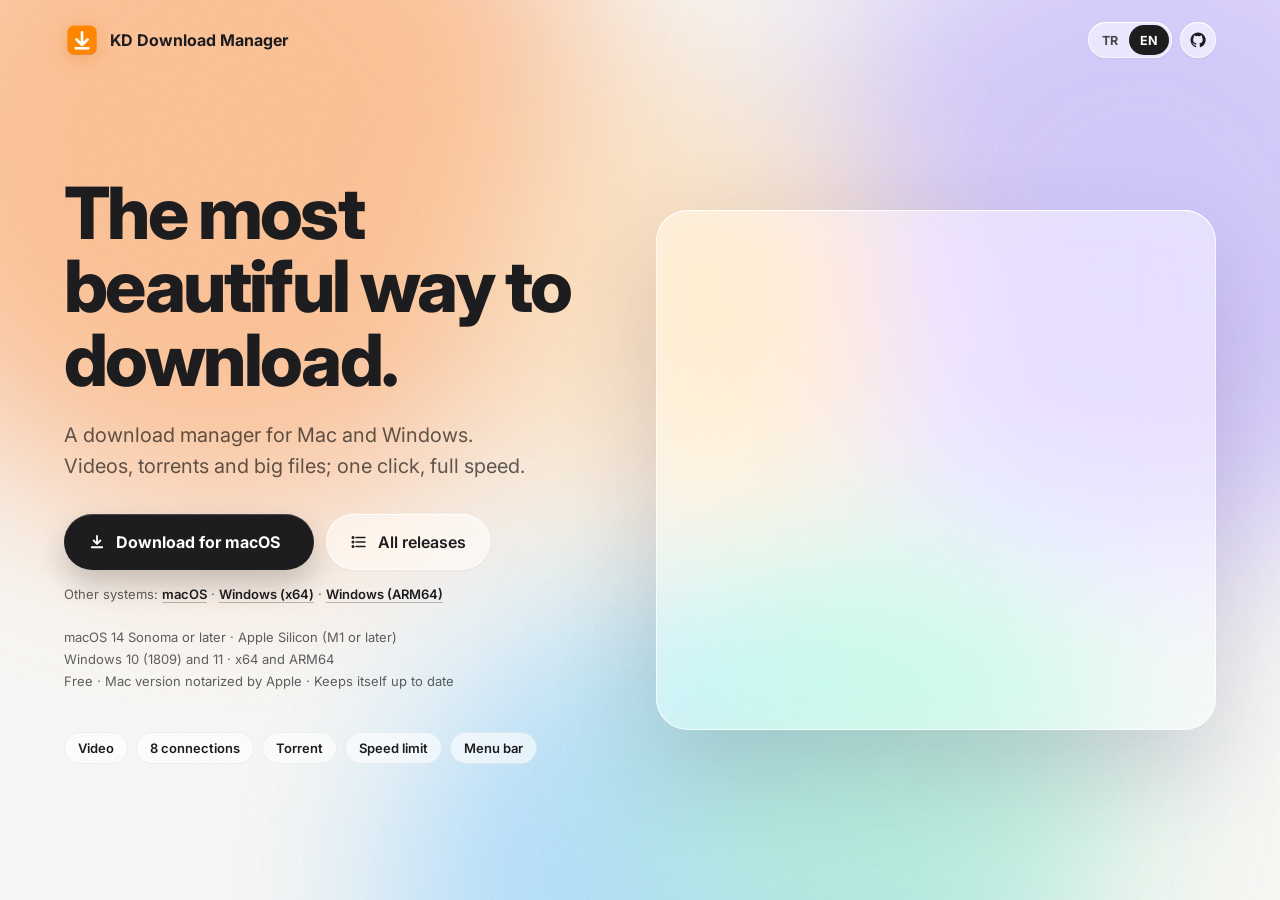
==== docs/index.html @ a3c14b79 "Publish the website on GitHub Pages at kddownloadmanager.com The site moves to docs/, which Pages se" ====
<!doctype html>
<html lang="tr">
<head>
<meta charset="utf-8">
<meta name="viewport" content="width=device-width, initial-scale=1">
<title>KD Download Manager</title>
<meta name="description" content="Mac ve Windows için indirme yöneticisi: video, torrent ve büyük dosyalar. Tek tıkla, tam hızda.">
<link rel="icon" type="image/png" href="favicon.png">
<link rel="apple-touch-icon" href="app-icon.png">
<link rel="preconnect" href="https://fonts.googleapis.com">
<link rel="preconnect" href="https://fonts.gstatic.com" crossorigin>
<link rel="stylesheet" href="https://fonts.googleapis.com/css2?family=Inter:wght@400;500;600;700;800&display=swap">
<style>
/* Sayfanın tasarımı "Gradient hero – Açık – 1440" çalışmasından; sağdaki animasyonlar uygulamanın gerçek
   ekranlarından (Swift görünümleri ve tarayıcı eklentisi) birebir çizildi. Renkler, ölçüler ve metinler
   uygulamadakiyle aynı tutulmalı: Theme.swift, DownloadRow.swift, DownloadListView.swift, ChromeExtension/menu.js. */
:root{
  --accent:#F08A2E; --on-accent:#1D1D1F;
  --accent-text:color-mix(in srgb,var(--accent) 62%,black);
  --accent-light:color-mix(in srgb,var(--accent) 70%,white);
  --accent-glow:color-mix(in srgb,var(--accent) 45%,transparent);
  --ink:#1D1D1F; --sec:rgba(0,0,0,0.62); --ter:rgba(0,0,0,0.55);
  --ok:#16A34A;
  --sys:-apple-system,BlinkMacSystemFont,"SF Pro Text","SF Pro Display",Inter,"Segoe UI",sans-serif;
  --loop:30s; --beat:6s;
}
*{box-sizing:border-box}
html{color-scheme:light}
body{margin:0;background:#fbfaf8}
a{text-decoration:none;color:inherit}
.pg{position:relative;min-height:100vh;overflow:hidden;font-family:Inter,-apple-system,'SF Pro Text','Segoe UI',sans-serif;color:var(--ink);background:#fbfaf8;display:flex;flex-direction:column}
.blob{position:absolute;border-radius:50%;filter:blur(90px);opacity:0.75;will-change:transform}
.b1{width:760px;height:760px;left:-160px;top:-240px;background:#FFB27A;animation:d1 22s ease-in-out infinite alternate}
.b2{width:680px;height:680px;right:-200px;top:-120px;background:#C9BCFF;animation:d2 26s ease-in-out infinite alternate}
.b3{width:620px;height:620px;left:30%;bottom:-320px;background:#9FD8FF;animation:d3 20s ease-in-out infinite alternate}
.b4{width:480px;height:480px;right:12%;bottom:-120px;background:#B5F2D6;animation:d4 24s ease-in-out infinite alternate}
.b5{width:420px;height:420px;left:38%;top:10%;background:#FFE1B8;animation:d5 18s ease-in-out infinite alternate}
@keyframes d1{0%{transform:translate(0,0) scale(1)}50%{transform:translate(220px,140px) scale(1.15)}100%{transform:translate(80px,300px) scale(0.95)}}
@keyframes d2{0%{transform:translate(0,0) scale(1)}50%{transform:translate(-260px,180px) scale(0.9)}100%{transform:translate(-120px,360px) scale(1.12)}}
@keyframes d3{0%{transform:translate(0,0) scale(1)}50%{transform:translate(-200px,-160px) scale(1.2)}100%{transform:translate(160px,-80px) scale(1)}}
@keyframes d4{0%{transform:translate(0,0)}50%{transform:translate(-180px,-220px) scale(1.1)}100%{transform:translate(-320px,-40px) scale(0.9)}}
@keyframes d5{0%{transform:translate(0,0)}50%{transform:translate(160px,120px) scale(1.25)}100%{transform:translate(-140px,200px) scale(0.85)}}
.grain{position:absolute;inset:0;opacity:0.22;mix-blend-mode:multiply;pointer-events:none;background-image:url("data:image/svg+xml;utf8,<svg xmlns='http://www.w3.org/2000/svg' width='160' height='160'><filter id='n'><feTurbulence type='fractalNoise' baseFrequency='0.9' numOctaves='2' stitchTiles='stitch'/><feColorMatrix values='0 0 0 0 0.5 0 0 0 0 0.5 0 0 0 0 0.5 0 0 0 0.55 0'/></filter><rect width='160' height='160' filter='url(%23n)'/></svg>")}
.wrap{position:relative;max-width:1216px;width:100%;margin:0 auto;padding:0 32px}
.btn{border:0;cursor:pointer;font-family:inherit;color:inherit}
.glass{background:rgba(255,255,255,0.55);-webkit-backdrop-filter:blur(24px) saturate(180%);backdrop-filter:blur(24px) saturate(180%);box-shadow:0 1px 2px rgba(40,30,80,0.05),inset 0 1px 0 rgba(255,255,255,0.9),inset 0 0 0 1px rgba(255,255,255,0.6)}
.mut{color:var(--sec)}
.h1{margin:0;font-size:72px;line-height:1.02;font-weight:800;letter-spacing:-2.6px}
.sub{margin:0;font-size:20px;line-height:1.55;max-width:480px}
.cta{height:56px;padding:0 24px;border-radius:28px;display:inline-flex;align-items:center;justify-content:center;gap:10px;font-size:16px;font-weight:700;transition:transform .2s ease}
.cta:hover{transform:translateY(-1px)}
.cta small{font-size:12px;font-weight:600;opacity:0.65}
.others a{color:var(--ink);font-weight:600;text-decoration:underline;text-underline-offset:3px;text-decoration-color:rgba(0,0,0,0.25)}
.pill{position:relative;overflow:hidden;height:32px;padding:0 14px;border-radius:16px;display:inline-flex;align-items:center;font-size:13px;font-weight:600;background:rgba(255,255,255,0.6);box-shadow:inset 0 0 0 1px rgba(0,0,0,0.06);animation:pillOn var(--loop) linear infinite}
.pill::after{content:'';position:absolute;left:0;bottom:0;height:2px;width:0;background:rgba(255,255,255,0.7);animation:pillBar var(--loop) linear infinite;animation-delay:inherit}
@keyframes pillOn{0%,19.6%{background:#1d1d1f;color:#fff;box-shadow:0 6px 16px rgba(0,0,0,0.18)}20%,100%{background:rgba(255,255,255,0.6);color:#1d1d1f;box-shadow:inset 0 0 0 1px rgba(0,0,0,0.06)}}
@keyframes pillBar{0%{width:0}19.6%{width:100%}20%,100%{width:0}}

/* ---------- sahne ---------- */
.stagewrap{width:560px;flex:none}
.stage{position:relative;width:560px;height:520px;border-radius:32px;overflow:hidden;box-shadow:0 40px 100px rgba(60,40,100,0.18),inset 0 1px 0 #fff,inset 0 0 0 1px rgba(255,255,255,0.7);background:rgba(255,255,255,0.45);-webkit-backdrop-filter:blur(30px) saturate(180%);backdrop-filter:blur(30px) saturate(180%)}
.scene{position:absolute;inset:0;opacity:0;animation:scene var(--loop) cubic-bezier(.3,.7,.2,1) infinite}
@keyframes scene{0%{opacity:0;transform:translateY(14px) scale(0.985);filter:blur(8px)}2.4%,17.6%{opacity:1;transform:none;filter:blur(0)}20%,100%{opacity:0;transform:translateY(-14px) scale(0.985);filter:blur(8px)}}
.scene *{animation-duration:var(--beat);animation-iteration-count:infinite}
.cap{position:absolute;left:32px;right:32px;bottom:28px;display:flex;flex-direction:column;gap:4px}
.cap b{font-size:20px;letter-spacing:-0.3px}
.cap span{font-size:14px;color:rgba(0,0,0,0.6)}
.cur{position:absolute;width:20px;height:24px;z-index:20;pointer-events:none;filter:drop-shadow(0 2px 3px rgba(0,0,0,0.3));transform-origin:3px 2px}
.rip{position:absolute;width:40px;height:40px;margin:-20px 0 0 -20px;border-radius:50%;z-index:19;opacity:0;pointer-events:none;background:rgba(255,255,255,0.65)}
.rip.dark{background:rgba(0,0,0,0.16)}
/* Değişen sayılar: alt alta dizilmiş satırlar adım adım kayar. */
.tk{display:inline-block;height:var(--h,15px);line-height:var(--h,15px);overflow:hidden;vertical-align:bottom;font-variant-numeric:tabular-nums}
.tk>span{display:flex;flex-direction:column}
.tk.r>span{align-items:flex-end}
html[lang=tr] .kpct .tk>span{align-items:flex-start}
.tk b{font-weight:inherit;display:block;height:var(--h,15px);white-space:nowrap}
.swap{position:relative;display:inline-grid}
.swap>*{grid-area:1/1}

/* ---------- uygulama arayüzü (gerçek ölçüler) ---------- */
.ui{font-family:var(--sys);color:var(--ink);-webkit-font-smoothing:antialiased;letter-spacing:-0.1px}
.ui svg{display:block;flex:none}
.kp{position:absolute;width:460px;border-radius:26px;overflow:hidden;background:rgba(250,249,252,0.86);-webkit-backdrop-filter:blur(30px) saturate(180%);backdrop-filter:blur(30px) saturate(180%);box-shadow:0 30px 70px rgba(40,30,80,0.18),0 2px 6px rgba(40,30,80,0.06),inset 0 0 0 1px rgba(0,0,0,0.06),inset 0 1px 0 rgba(255,255,255,0.95)}
.kh{display:flex;align-items:center;justify-content:space-between;padding:18px 18px 0}
.kh b{font-size:20px;font-weight:600;letter-spacing:-0.3px}
.kh .cbs{display:flex;gap:12px}
.cb{width:38px;height:38px;border-radius:19px;display:grid;place-items:center;background:rgba(255,255,255,0.75);box-shadow:inset 0 0 0 1px rgba(0,0,0,0.06),inset 0 1px 0 #fff,0 1px 3px rgba(40,30,80,0.06)}
.cb svg{width:17px;height:17px}
.ksum{display:flex;align-items:center;justify-content:space-between;padding:0 18px;height:24px;font-size:12.5px;font-weight:500;color:var(--sec)}
.ksum .pa{display:flex;align-items:center;gap:6px;height:24px;padding:0 10px;border-radius:12px;font-size:12px;font-weight:600;color:var(--ink);background:rgba(255,255,255,0.75);box-shadow:inset 0 0 0 1px rgba(0,0,0,0.06)}
.ksum .pa svg{width:11px;height:11px}
.ktabs{display:flex;gap:4px;margin:0 18px;padding:3px;border-radius:20px;background:rgba(255,255,255,0.55);box-shadow:inset 0 0 0 1px rgba(0,0,0,0.05)}
.ktabs span{height:30px;padding:0 12px;border-radius:15px;display:flex;align-items:center;gap:5px;font-size:12.5px;font-weight:500}
.ktabs span i{font-style:normal;font-size:11px;color:var(--ter)}
.ktabs .on{background:var(--accent);color:var(--on-accent);font-weight:600;box-shadow:inset 0 1px 0 rgba(255,255,255,0.45),0 2px 6px var(--accent-glow)}
.ktabs .on i{color:inherit;opacity:0.7}
.krows{display:flex;flex-direction:column;gap:10px;padding:0 18px}
.krow{display:flex;align-items:center;gap:14px;padding:12px 10px 12px 12px;border-radius:22px;background:rgba(255,255,255,0.6);box-shadow:inset 0 0 0 1px rgba(0,0,0,0.05),inset 0 1px 0 rgba(255,255,255,0.95),0 4px 14px rgba(40,30,80,0.05)}
.ktile{width:52px;height:52px;border-radius:13px;display:grid;place-items:center;color:#fff;flex:none;box-shadow:inset 0 1px 0 rgba(255,255,255,0.4),0 2px 5px rgba(0,0,0,0.16);background-image:linear-gradient(180deg,rgba(255,255,255,0.16),rgba(255,255,255,0) 60%),linear-gradient(180deg,var(--t1),var(--t2))}
.ktile svg{width:22px;height:22px}
.c-video{--t1:#B48CF0;--t2:#8150D6}.c-app{--t1:#5AA2F8;--t2:#2C6FE0}.c-music{--t1:#F57A9A;--t2:#D4436A}.c-arch{--t1:#D6AE74;--t2:#A67840}
.kmid{flex:1;min-width:0;display:flex;flex-direction:column;gap:7px}
.ktop{display:flex;align-items:baseline;gap:10px}
.knm{flex:1;min-width:0;font-size:14px;font-weight:600;white-space:nowrap;overflow:hidden;text-overflow:ellipsis}
.kpct{font-size:13px;font-weight:500;color:var(--sec);font-variant-numeric:tabular-nums;white-space:nowrap}
.ktr{height:6px;border-radius:3px;background:rgba(0,0,0,0.08);overflow:hidden}
.kbar{height:6px;border-radius:3px;background:linear-gradient(90deg,color-mix(in srgb,var(--accent) 85%,transparent),var(--accent))}
.kbar.paused{background:rgba(0,0,0,0.22)}
.kst{display:flex;align-items:center;gap:8px;font-size:12px;font-variant-numeric:tabular-nums;white-space:nowrap;height:15px}
.kst b{font-weight:600}
.kst .s{color:var(--sec)}
.kst.swap{display:grid;justify-items:start}
.kst.swap>*{grid-area:1/1}
.kbtn{width:36px;height:36px;border-radius:18px;display:grid;place-items:center;flex:none;background:rgba(255,255,255,0.8);box-shadow:inset 0 0 0 1px rgba(0,0,0,0.06),inset 0 1px 0 #fff,0 1px 3px rgba(40,30,80,0.06)}
.kbtn svg{width:14px;height:14px}
.kbb{position:absolute;left:8px;right:8px;bottom:14px;display:flex;align-items:center;justify-content:space-between;gap:6px}
.kseg{display:flex;align-items:center;gap:2px;padding:4px;border-radius:24px;background:rgba(255,255,255,0.72);box-shadow:inset 0 0 0 1px rgba(0,0,0,0.06),inset 0 1px 0 #fff,0 6px 18px rgba(40,30,80,0.08)}
.kseg>span{height:38px;padding:0 10px;border-radius:19px;display:flex;align-items:center;gap:6px;font-size:13px;font-weight:600;white-space:nowrap}
.kseg>span>svg{width:11px;height:11px}
.kseg i{font-style:normal;min-width:21px;height:21px;padding:0 6px;border-radius:11px;display:grid;place-items:center;font-size:11px;font-weight:700;background:rgba(0,0,0,0.07)}
.kseg>.on{background:var(--accent);color:var(--on-accent);box-shadow:inset 0 1px 0 rgba(255,255,255,0.45),0 4px 10px var(--accent-glow)}
.kseg .on i{background:rgba(0,0,0,0.13)}
.kspd{position:relative;height:46px;padding:0 14px;border-radius:23px;display:flex;align-items:center;gap:8px;background:rgba(255,255,255,0.78);box-shadow:inset 0 0 0 1px rgba(0,0,0,0.06),inset 0 1px 0 #fff,0 6px 18px rgba(40,30,80,0.08)}
.kspd .v{display:flex;align-items:center;gap:5px;font-size:13px;font-weight:600;font-variant-numeric:tabular-nums;white-space:nowrap}
.kspd .v svg{width:11px;height:11px}
.kspd>svg{width:15px;height:15px;color:var(--sec)}
.kspd .lim{font-size:10.5px;font-weight:500;color:var(--sec);text-align:right;white-space:nowrap}

/* ---------- 1 · video ---------- */
.vid{background:#16131d;background-image:radial-gradient(circle at 25% 35%,#3b5bdb 0,rgba(59,91,219,0) 42%),radial-gradient(circle at 72% 65%,#e8590c 0,rgba(232,89,12,0) 36%),radial-gradient(circle at 40% 100%,#12b886 0,rgba(18,184,134,0) 34%)}
@keyframes kb{0%{transform:scale(1.04) translate(0,0)}100%{transform:scale(1.12) translate(-14px,-8px)}}
@keyframes play{0%{width:32%}100%{width:36%}}
/* Eklentinin butonu ve kalite menüsü: ChromeExtension/menu.js'teki stillerin açık tema hâli. */
.xg{position:absolute;top:36px;right:44px;display:flex;align-items:center;gap:4px;z-index:5;animation-name:s1Grp}
.xd{width:22px;height:22px;border-radius:11px;display:grid;place-items:center;color:#fff;background:rgba(24,22,30,0.62);box-shadow:inset 0 1px 0 rgba(255,255,255,0.25),0 2px 8px rgba(0,0,0,0.25);animation-name:s1X}
.xd svg{width:10px;height:10px}
.xb{display:flex;align-items:center;gap:6px;height:34px;padding:0 10px 0 12px;border-radius:17px;font-size:13px;font-weight:600;color:var(--on-accent);background:color-mix(in srgb,var(--accent) 88%,transparent);box-shadow:inset 0 1px 0 rgba(255,255,255,0.45);animation-name:s1Press}
.xb svg{width:15px;height:15px}.xb .ch{width:10px;height:10px;opacity:0.8}
.xm{position:absolute;top:76px;right:44px;width:300px;height:259px;overflow:hidden;padding:6px;border-radius:18px;font-size:13px;line-height:1.3;z-index:6;color:var(--ink);background:rgba(255,255,255,0.78);-webkit-backdrop-filter:blur(36px) saturate(190%);backdrop-filter:blur(36px) saturate(190%);border:1px solid rgba(0,0,0,0.06);box-shadow:inset 0 1px 0 rgba(255,255,255,0.95),0 24px 60px rgba(40,30,80,0.22);transform-origin:top right;opacity:0;animation-name:s1Menu;animation-timing-function:cubic-bezier(.2,1.1,.4,1)}
.xo{animation-name:s1Opts}
.xhd{display:flex;align-items:center;gap:10px;padding:8px 8px 10px}
.xhd .t{width:28px;height:28px;border-radius:7px;display:grid;place-items:center;color:#fff;background:linear-gradient(#B48CF0,#8150D6);box-shadow:inset 0 1px 0 rgba(255,255,255,0.4),0 1px 3px rgba(0,0,0,0.3)}
.xhd .t svg{width:14px;height:14px}
.xhd b{display:block;font-weight:600;white-space:nowrap;overflow:hidden;text-overflow:ellipsis;max-width:230px}
.xhd small{display:block;color:var(--sec);font-size:11.5px;margin-top:1px}
.xl{position:relative}
.xop{position:relative;display:flex;align-items:center;gap:8px;height:32px;padding:0 10px;border-radius:10px}
.xop.sel{background:rgba(0,0,0,0.07)}
.xop .mk{width:14px;display:grid;place-items:center;color:var(--accent-text)}
.xop .mk svg{width:12px;height:12px}
.xop.au .mk{color:#F57A9A}
.xop .nm{flex:1;font-weight:500}
.xop .nm strong{color:var(--accent-text);font-weight:600}
.xop .tg{display:inline-block;margin-left:6px;padding:1px 5px;border-radius:5px;vertical-align:1px;background:rgba(0,0,0,0.07);font-size:10px;font-weight:700;letter-spacing:0.3px}
.xop .sz{color:var(--sec);font-size:12px;font-variant-numeric:tabular-nums}
.xhov{position:absolute;left:0;right:0;top:0;height:32px;border-radius:10px;background:rgba(0,0,0,0.05);opacity:0;animation-name:s1Hov;animation-timing-function:cubic-bezier(.3,.7,.2,1)}
.xdiv{height:1px;margin:6px 10px;background:rgba(0,0,0,0.08)}
.xft{display:flex;align-items:center;justify-content:center;gap:6px;padding:8px 10px 2px;color:var(--ter);font-size:11.5px}
.xft svg{width:11px;height:11px}
.xok{position:absolute;left:6px;right:6px;top:6px;padding:8px 10px;color:var(--ok);opacity:0;animation-name:s1Sent}
@keyframes s1Grp{0%,5%{opacity:0;transform:translateY(-6px)}10%,100%{opacity:1;transform:none}}
@keyframes s1X{0%,16%{opacity:0;transform:scale(.8)}20%,56%{opacity:1;transform:none}62%,100%{opacity:0;transform:scale(.8)}}
@keyframes s1Press{0%,23.5%{transform:none}24.5%{transform:scale(.94)}26%,100%{transform:none}}
@keyframes s1Menu{0%,25%{opacity:0;transform:translateY(-6px) scale(.92);height:259px}29%,46%{opacity:1;transform:none;height:259px}49.5%,53%{opacity:1;transform:none;height:44px}57%,100%{opacity:0;transform:translateY(-4px) scale(.96);height:44px}}
@keyframes s1Opts{0%,46%{opacity:1}47.5%,100%{opacity:0}}
@keyframes s1Sent{0%,47%{opacity:0}49.5%,100%{opacity:1}}
@keyframes s1Hov{0%,30%{opacity:0;transform:none}33%,35%{opacity:1;transform:none}40%,100%{opacity:1;transform:translateY(32px)}}
@keyframes s1Cur{0%{left:190px;top:220px;opacity:0;transform:scale(1)}6%{left:210px;top:200px;opacity:1}20%,23%{left:466px;top:46px;transform:scale(1)}24.5%{transform:scale(.82)}26%{transform:scale(1)}34%{left:330px;top:146px}40%,43%{left:330px;top:170px;transform:scale(1)}44.5%{transform:scale(.82)}46%{transform:scale(1)}54%{left:330px;top:170px;opacity:1}60%,100%{left:360px;top:205px;opacity:0;transform:scale(1)}}
@keyframes s1RipA{0%,23.6%{opacity:0;transform:scale(.2)}25%{opacity:.8;transform:scale(.6)}32%,100%{opacity:0;transform:scale(1.6)}}
@keyframes s1RipB{0%,44%{opacity:0;transform:scale(.2)}45.4%{opacity:.8;transform:scale(.6)}52%,100%{opacity:0;transform:scale(1.6)}}
@keyframes s1Row{0%,52%{opacity:0;transform:translateY(18px) scale(.97)}58%,100%{opacity:1;transform:none}}
@keyframes s1Bar{0%,58%{width:0}84%,100%{width:100%}}
@keyframes s1Pct{0%,58%{transform:none}84%,100%{transform:translateY(-165px)}}
@keyframes s1Eta{0%,58%{transform:none}84%,100%{transform:translateY(-75px)}}
@keyframes jit4{to{transform:translateY(-60px)}}
@keyframes s1Live{0%,84%{opacity:1}86%,100%{opacity:0}}
@keyframes s1Merge{0%,84%{opacity:0}86%,100%{opacity:1}}

/* ---------- 2 · 8 bağlantı ---------- */
.lens{position:absolute;left:78px;top:278px;width:404px;padding:14px 16px 12px;border-radius:20px;background:rgba(255,255,255,0.82);-webkit-backdrop-filter:blur(24px);backdrop-filter:blur(24px);box-shadow:0 20px 50px rgba(40,30,80,0.16),inset 0 0 0 1.5px color-mix(in srgb,var(--accent) 40%,transparent),inset 0 1px 0 #fff;animation-name:s2Lens;animation-timing-function:cubic-bezier(.2,1.2,.4,1)}
.lens .hd{display:flex;align-items:center;gap:7px;font-size:11.5px;font-weight:600;color:var(--sec)}
.lens .hd i{width:7px;height:7px;border-radius:4px;background:rgba(0,0,0,0.15);animation-name:dotOn}
.lens .segs{display:flex;gap:4px;height:14px;margin-top:12px}
.lens .segs>div{flex:1;border-radius:4px;background:rgba(0,0,0,0.07);overflow:hidden}
.lens .segs>div>i{display:block;height:100%;width:0;background:linear-gradient(90deg,var(--accent-light),var(--accent))}
.lens .nums{display:flex;gap:4px;margin-top:7px;font-size:10.5px;font-weight:600;color:var(--ter);text-align:center}
.lens .nums span{flex:1}
@keyframes s2Lens{0%,6%{opacity:0;transform:translateY(-12px) scale(.96)}14%,100%{opacity:1;transform:none}}
@keyframes dotOn{0%,10%{background:rgba(0,0,0,0.15);box-shadow:none}13%,100%{background:#34C759;box-shadow:0 0 0 3px rgba(52,199,89,0.2)}}
@keyframes segA{0%,14%{width:0}72%,100%{width:100%}}
@keyframes segB{0%,15%{width:0}82%,100%{width:100%}}
@keyframes segC{0%,14%{width:0}90%,100%{width:100%}}
@keyframes segD{0%,16%{width:0}96%,100%{width:100%}}
@keyframes s2Bar{0%{width:12%}100%{width:78%}}
@keyframes s2Pct{to{transform:translateY(-165px)}}
@keyframes s2Spd{0%,14%{transform:none}50%,100%{transform:translateY(-45px)}}

/* ---------- 3 · torrent ---------- */
.fw{position:absolute;left:32px;top:96px;width:168px;height:196px;border-radius:12px;overflow:hidden;background:rgba(255,255,255,0.88);box-shadow:0 24px 60px rgba(40,30,80,0.16),0 2px 6px rgba(40,30,80,0.06),inset 0 0 0 1px rgba(0,0,0,0.06)}
.fw .tb{height:30px;display:flex;align-items:center;gap:6px;padding:0 10px;position:relative;box-shadow:inset 0 -1px 0 rgba(0,0,0,0.05);background:rgba(250,250,252,0.8)}
.fw .tb i{width:10px;height:10px;border-radius:5px;box-shadow:inset 0 0 0 .5px rgba(0,0,0,.15)}
.fw .tb b{position:absolute;left:40px;right:6px;text-align:center;font-size:11.5px;font-weight:600}
.fw .src{height:166px;display:flex;flex-direction:column;align-items:center;justify-content:center;gap:8px;animation-name:tSrc}
.fw .src span{font-size:11px;font-weight:600}
.k3{left:216px;top:44px;height:430px;transform:scale(.678);transform-origin:top left}
.tnew{overflow:hidden;animation-name:tNew;animation-timing-function:cubic-bezier(.2,1,.3,1)}
@keyframes tGrp{0%{transform:translate(300px,420px);opacity:0}6%{opacity:1}12%,16%{transform:translate(116px,184px)}40%,46%{transform:translate(380px,196px)}56%{transform:translate(410px,236px);opacity:1}60%,100%{transform:translate(410px,236px);opacity:0}}
@keyframes tGhost{0%,13%{opacity:0;transform:scale(.9) rotate(0)}16%{opacity:.95;transform:scale(1.06) rotate(-5deg)}40%{opacity:.95;transform:scale(1.02) rotate(3deg)}45%{opacity:.95;transform:scale(1) rotate(0)}49%,100%{opacity:0;transform:scale(.3) rotate(0)}}
@keyframes tPress{0%,13%{transform:scale(1)}14.5%,45%{transform:scale(.86)}46.5%,100%{transform:scale(1)}}
@keyframes tBadge{0%,30%{opacity:0;transform:scale(.5)}34%,45%{opacity:1;transform:none}47%,100%{opacity:0;transform:scale(.5)}}
@keyframes tSrc{0%,14%{opacity:1}16%,46%{opacity:.35}50%,100%{opacity:1}}
@keyframes tNew{0%,47%{max-height:0;opacity:0;margin-bottom:-10px}55%,100%{max-height:80px;opacity:1;margin-bottom:0}}
@keyframes tOld{0%,52%{opacity:1}54%,100%{opacity:0}}
@keyframes tNow{0%,52%{opacity:0}54%,100%{opacity:1}}
@keyframes tConn{0%,63%{opacity:1}65%,100%{opacity:0}}
@keyframes tLive{0%,63%{opacity:0}65%,100%{opacity:1}}
@keyframes tBar{0%,64%{width:0}100%{width:22%}}
@keyframes tPct{0%,64%{transform:none}100%{transform:translateY(-75px)}}

/* ---------- 4 · hız sınırı (1.8.7: hız göstergesine tıklayınca) ---------- */
.k4{left:50px;top:24px;height:392px}
.pop{position:absolute;left:300px;top:66px;width:230px;padding:8px;border-radius:12px;z-index:8;background:rgba(244,243,246,0.94);-webkit-backdrop-filter:blur(30px) saturate(180%);backdrop-filter:blur(30px) saturate(180%);box-shadow:0 14px 40px rgba(0,0,0,0.18),0 0 0 .5px rgba(0,0,0,0.18),inset 0 1px 0 rgba(255,255,255,0.8);transform-origin:132px 100%;opacity:0;animation-name:s4Pop;animation-timing-function:cubic-bezier(.2,1.1,.4,1)}
.pop::after{content:'';position:absolute;left:125px;bottom:-7px;width:14px;height:14px;background:rgba(244,243,246,0.98);transform:rotate(45deg);box-shadow:.5px .5px 0 rgba(0,0,0,0.14);border-radius:0 0 3px 0}
.pop .hd{height:24px;padding:0 10px;display:flex;align-items:center;font-size:11px;font-weight:600;letter-spacing:.8px;text-transform:uppercase;color:var(--ter)}
.pop .ls{position:relative}
.pop .op{position:relative;height:34px;padding:0 10px;display:flex;align-items:center;justify-content:space-between;font-size:13px;border-radius:8px}
.pop .op svg{width:12px;height:12px;color:var(--accent-text)}
.pop .sel,.pop .hov{position:absolute;left:0;right:0;top:0;height:34px;border-radius:8px}
.pop .sel{background:rgba(0,0,0,0.08);animation-name:s4Sel}
.pop .hov{background:rgba(0,0,0,0.05);opacity:0;animation-name:s4Hov}
.pop .ca{animation-name:s4ChkA}.pop .cb5{opacity:0;animation-name:s4ChkB}
.k4 .kspd{animation-name:s4PillBg}
.k4 .kspd>svg{animation-name:s4Gauge}
.sbox{position:relative;width:88px;height:32px}
.sbox>div{position:absolute;right:0;top:0;bottom:0;display:flex;flex-direction:column;justify-content:center;align-items:flex-end;gap:1px}
.fast{animation-name:s4Fast}.slow{opacity:0;animation-name:s4Slow}
@keyframes s4Cur{0%{left:250px;top:200px;opacity:0;transform:scale(1)}6%{left:260px;top:210px;opacity:1}24%,27%{left:426px;top:370px;transform:scale(1)}28.5%{transform:scale(.82)}30%{transform:scale(1)}40%,47%{left:360px;top:214px;transform:scale(1)}48.5%{transform:scale(.82)}50%{transform:scale(1)}58%{left:360px;top:214px;opacity:1}64%,100%{left:392px;top:250px;opacity:0;transform:scale(1)}}
@keyframes s4RipA{0%,28%{opacity:0;transform:scale(.2)}29.4%{opacity:.8;transform:scale(.6)}36%,100%{opacity:0;transform:scale(1.6)}}
@keyframes s4RipB{0%,48%{opacity:0;transform:scale(.2)}49.4%{opacity:.8;transform:scale(.6)}56%,100%{opacity:0;transform:scale(1.6)}}
@keyframes s4Pop{0%,29%{opacity:0;transform:translateY(6px) scale(.94)}33%,51.5%{opacity:1;transform:none}55%,100%{opacity:0;transform:translateY(4px) scale(.97)}}
@keyframes s4Hov{0%,39%{opacity:0;transform:translateY(102px)}42%,51%{opacity:1;transform:translateY(102px)}53%,100%{opacity:0;transform:translateY(102px)}}
@keyframes s4Sel{0%,48.6%{transform:none}49.2%,100%{transform:translateY(102px)}}
@keyframes s4ChkA{0%,48.6%{opacity:1}49.2%,100%{opacity:0}}
@keyframes s4ChkB{0%,48.6%{opacity:0}49.2%,100%{opacity:1}}
@keyframes s4PillBg{0%,28%{background:rgba(255,255,255,0.78)}30%,54%{background:rgba(236,236,240,0.92)}57%,100%{background:rgba(255,255,255,0.78)}}
@keyframes s4Gauge{0%,54%{color:rgba(0,0,0,0.62)}58%,100%{color:var(--accent-text)}}
@keyframes s4Fast{0%,53%{opacity:1;transform:none}57%,100%{opacity:0;transform:translateY(-8px)}}
@keyframes s4Slow{0%,55%{opacity:0;transform:translateY(8px)}59%,100%{opacity:1;transform:none}}
@keyframes jit3{to{transform:translateY(-45px)}}

/* ---------- 5 · menü çubuğu ---------- */
.desk{position:absolute;left:32px;top:24px;width:496px;height:330px;border-radius:16px;overflow:hidden;background:linear-gradient(135deg,#FFD3B0 0%,#E7DDFF 55%,#CBE9FF 100%);box-shadow:0 20px 50px rgba(40,30,80,0.12),inset 0 0 0 1px rgba(0,0,0,0.05)}
.mb{position:absolute;left:0;right:0;top:0;height:28px;background:rgba(255,255,255,0.55);-webkit-backdrop-filter:blur(20px);backdrop-filter:blur(20px);font-size:12.5px;font-weight:500;font-family:var(--sys)}
.mb .l{position:absolute;left:16px;top:6px;display:flex;gap:16px}
.si{position:absolute;right:94px;top:2px;width:26px;height:24px;border-radius:6px;animation-name:iconHi}
.si svg{position:absolute;left:4px;top:3px;width:18px;height:18px}
.k5{right:8px;top:32px;height:322px;transform:scale(.56);transform-origin:top right;opacity:0;animation-name:panel5;animation-timing-function:cubic-bezier(.2,1.2,.4,1)}
.note5{position:absolute;top:36px;right:10px;width:286px;padding:11px 12px;border-radius:18px;display:flex;gap:10px;align-items:center;font-family:var(--sys);background:rgba(246,246,248,0.86);-webkit-backdrop-filter:blur(30px) saturate(180%);backdrop-filter:blur(30px) saturate(180%);box-shadow:0 14px 36px rgba(40,30,80,0.18),inset 0 0 0 .5px rgba(0,0,0,0.12),inset 0 1px 0 rgba(255,255,255,0.9);opacity:0;animation-name:notif;animation-timing-function:cubic-bezier(.2,1.3,.4,1)}
.note5 img{width:36px;height:36px;flex:none}
.note5 .tx{flex:1;min-width:0;font-size:12.5px;line-height:1.3}
.note5 .tx b{display:block;font-weight:600}
.note5 .tx span{display:block;white-space:nowrap;overflow:hidden;text-overflow:ellipsis}
.note5 small{align-self:flex-start;font-size:11px;color:var(--ter)}
@keyframes ring5{0%{stroke-dashoffset:45}50%,100%{stroke-dashoffset:0}}
@keyframes ringOut5{0%,50%{opacity:1}52%,100%{opacity:0}}
@keyframes check5{0%,51%{opacity:0;transform:scale(.6)}55%,100%{opacity:1;transform:none}}
@keyframes iconHi{0%,27.5%{background:transparent}28.5%,58%{background:rgba(0,0,0,0.1)}62%,100%{background:transparent}}
@keyframes panel5{0%,29%{opacity:0;transform:translateY(-6px) scale(.53)}33%,58%{opacity:1;transform:scale(.56)}62%,100%{opacity:0;transform:scale(.54)}}
@keyframes p5Bar{0%{width:72%}50%,100%{width:100%}}
@keyframes p5Pct{0%{transform:none}50%,100%{transform:translateY(-120px)}}
@keyframes notif{0%,62%{opacity:0;transform:translateX(40px)}68%,100%{opacity:1;transform:none}}
@keyframes mCur{0%{left:250px;top:200px;opacity:0;transform:scale(1)}6%{opacity:1}24%,27%{left:387px;top:12px;transform:scale(1)}28.5%{transform:scale(.82)}30%{transform:scale(1)}42%{left:330px;top:120px}55%{left:330px;top:120px;opacity:1}59%,100%{left:330px;top:120px;opacity:0;transform:scale(1)}}
@keyframes rD{0%,28%{opacity:0;transform:scale(.2)}29.4%{opacity:.8;transform:scale(.6)}36%,100%{opacity:0;transform:scale(1.6)}}

@media (prefers-reduced-motion: reduce){
  *,*::before,*::after{animation:none !important}
  .s1{opacity:1}
  .s1 .xm,.s1 .xok{opacity:0}
}
@media (max-width: 960px){
  .wrap{padding:0 16px}
  .split{flex-direction:column !important;align-items:flex-start !important;gap:48px !important;padding-top:32px !important}
  .h1{font-size:44px;letter-spacing:-1.4px}
  .sub{font-size:17px}
  .ctas{flex-direction:column;width:100%}
  .ctas>a{width:100%}
  /* Sahne telefonda sütun genişliğine sığacak kadar küçülür (oranı aşağıdaki betik hesaplar). */
  .stagewrap{width:100%;max-width:560px;aspect-ratio:560/520}
  .stage{transform:scale(var(--s,0.6125));transform-origin:top left}
  .b1,.b2,.b3,.b4,.b5{width:420px;height:420px}
}
</style>
</head>
<body>

<!-- Ortak ikonlar (SF Symbols'e benzer; uygulama ve eklentideki çizimlerle aynı) -->
<svg width="0" height="0" style="position:absolute" aria-hidden="true">
  <symbol id="i-dl" viewBox="0 0 24 24"><path fill="currentColor" d="M12 3a1 1 0 0 1 1 1v9.59l3.3-3.3a1 1 0 1 1 1.4 1.42l-5 5a1 1 0 0 1-1.4 0l-5-5a1 1 0 1 1 1.4-1.42l3.3 3.3V4a1 1 0 0 1 1-1ZM5 19h14a1 1 0 1 1 0 2H5a1 1 0 1 1 0-2Z"/></symbol>
  <symbol id="i-chev" viewBox="0 0 24 24"><path fill="currentColor" d="M6.3 9.3a1 1 0 0 1 1.4 0L12 13.58l4.3-4.3a1 1 0 1 1 1.4 1.42l-5 5a1 1 0 0 1-1.4 0l-5-5a1 1 0 0 1 0-1.42Z"/></symbol>
  <symbol id="i-check" viewBox="0 0 24 24"><path fill="currentColor" d="M20.7 6.3a1 1 0 0 1 0 1.4l-10 10a1 1 0 0 1-1.4 0l-5-5a1 1 0 1 1 1.4-1.4l4.3 4.29 9.3-9.3a1 1 0 0 1 1.4 0Z"/></symbol>
  <symbol id="i-play" viewBox="0 0 24 24"><path fill="currentColor" d="M8 5.2v13.6a1 1 0 0 0 1.5.86l11-6.8a1 1 0 0 0 0-1.72l-11-6.8A1 1 0 0 0 8 5.2z"/></symbol>
  <symbol id="i-note" viewBox="0 0 24 24"><path fill="currentColor" d="M19 3.5v11.25a3.25 3.25 0 1 1-2-3V7.6l-8 1.8v7.35a3.25 3.25 0 1 1-2-3V6.5a1 1 0 0 1 .78-.98l10-2.25A1 1 0 0 1 19 4.25Z"/></symbol>
  <symbol id="i-arrow" viewBox="0 0 24 24"><path fill="currentColor" d="M13.3 5.3a1 1 0 0 1 1.4 0l6 6a1 1 0 0 1 0 1.4l-6 6a1 1 0 0 1-1.4-1.4L17.58 13H4a1 1 0 1 1 0-2h13.58l-4.3-4.3a1 1 0 0 1 0-1.4Z"/></symbol>
  <symbol id="i-close" viewBox="0 0 24 24"><path fill="currentColor" d="M5.3 5.3a1 1 0 0 1 1.4 0L12 10.58l5.3-5.3a1 1 0 1 1 1.4 1.42L13.42 12l5.3 5.3a1 1 0 0 1-1.42 1.4L12 13.42l-5.3 5.3a1 1 0 0 1-1.4-1.42L10.58 12l-5.3-5.3a1 1 0 0 1 0-1.4Z"/></symbol>
  <symbol id="i-grid" viewBox="0 0 24 24"><g fill="currentColor"><rect x="4" y="4" width="7" height="7" rx="2"/><rect x="13" y="4" width="7" height="7" rx="2"/><rect x="4" y="13" width="7" height="7" rx="2"/><rect x="13" y="13" width="7" height="7" rx="2"/></g></symbol>
  <symbol id="i-music" viewBox="0 0 24 24"><path fill="currentColor" d="M19 3.2v11.8a3 3 0 1 1-2-2.83V7.4l-7 1.5v8.1a3 3 0 1 1-2-2.83V6.5a1 1 0 0 1 .8-.98l9-1.9A1 1 0 0 1 19 3.2z"/></symbol>
  <symbol id="i-pause" viewBox="0 0 24 24"><g fill="currentColor"><rect x="6" y="4.5" width="4.2" height="15" rx="1.3"/><rect x="13.8" y="4.5" width="4.2" height="15" rx="1.3"/></g></symbol>
  <symbol id="i-link" viewBox="0 0 24 24"><g fill="none" stroke="currentColor" stroke-width="2" stroke-linecap="round"><path d="M10.2 13.8a4 4 0 0 0 5.66 0l3.3-3.3a4 4 0 0 0-5.66-5.66l-1.2 1.2"/><path d="M13.8 10.2a4 4 0 0 0-5.66 0l-3.3 3.3a4 4 0 0 0 5.66 5.66l1.2-1.2"/></g></symbol>
  <symbol id="i-gear" viewBox="0 0 24 24"><path fill="currentColor" fill-rule="evenodd" stroke="currentColor" stroke-width="0.6" stroke-linejoin="round" d="M19.07 9.81 L21.86 10.31 L21.86 13.69 L19.07 14.19 L18.55 15.45 L20.17 17.77 L17.77 20.17 L15.45 18.55 L14.19 19.07 L13.69 21.86 L10.31 21.86 L9.81 19.07 L8.55 18.55 L6.23 20.17 L3.83 17.77 L5.45 15.45 L4.93 14.19 L2.14 13.69 L2.14 10.31 L4.93 9.81 L5.45 8.55 L3.83 6.23 L6.23 3.83 L8.55 5.45 L9.81 4.93 L10.31 2.14 L13.69 2.14 L14.19 4.93 L15.45 5.45 L17.77 3.83 L20.17 6.23 L18.55 8.55Z M12 8.6a3.4 3.4 0 1 0 0 6.8a3.4 3.4 0 1 0 0-6.8Z"/></symbol>
  <symbol id="i-gauge" viewBox="0 0 24 24"><circle cx="12" cy="12" r="9" fill="none" stroke="currentColor" stroke-width="1.9"/><g fill="currentColor"><circle cx="7" cy="12.8" r="1"/><circle cx="7.9" cy="9.2" r="1"/><circle cx="10.4" cy="7.1" r="1"/><circle cx="13.6" cy="7.1" r="1"/><circle cx="16.1" cy="9.2" r="1"/><circle cx="17" cy="12.8" r="1"/><circle cx="12" cy="14.2" r="1.7"/></g><path d="M12 14.2 8.6 10.6" stroke="currentColor" stroke-width="2" stroke-linecap="round"/></symbol>
  <symbol id="i-down" viewBox="0 0 24 24"><path d="M12 4v15M6 13l6 6 6-6" fill="none" stroke="currentColor" stroke-width="2.6" stroke-linecap="round" stroke-linejoin="round"/></symbol>
  <symbol id="i-tick" viewBox="0 0 24 24"><path d="M4.5 12.5l5 5L19.5 7" fill="none" stroke="currentColor" stroke-width="2.6" stroke-linecap="round" stroke-linejoin="round"/></symbol>
  <symbol id="i-cur" viewBox="0 0 20 24"><path d="M2 1.5v18.2l4.6-4.4 2.9 6.6 3-1.3-2.9-6.5h6.4z" fill="#000" stroke="#fff" stroke-width="1.5" stroke-linejoin="round"/></symbol>
  <symbol id="i-torrent" viewBox="0 0 48 58"><path d="M4 2h28l12 12v40a2 2 0 0 1-2 2H4a2 2 0 0 1-2-2V4a2 2 0 0 1 2-2z" fill="#fff" stroke="rgba(0,0,0,0.15)"/><path d="M32 2v10a2 2 0 0 0 2 2h10" fill="none" stroke="rgba(0,0,0,0.15)"/><rect x="5" y="34" width="38" height="12" rx="3" fill="#A67840"/><text x="24" y="42.8" text-anchor="middle" font-size="6.6" font-weight="800" fill="#fff" font-family="Inter, sans-serif">TORRENT</text></symbol>
</svg>

<div class="pg">
<div class="blob b1" aria-hidden="true"></div>
<div class="blob b2" aria-hidden="true"></div>
<div class="blob b3" aria-hidden="true"></div>
<div class="blob b4" aria-hidden="true"></div>
<div class="blob b5" aria-hidden="true"></div>
<div class="grain" aria-hidden="true"></div>

<header class="wrap" style="height:80px;display:flex;align-items:center;justify-content:space-between">
  <a href="./" style="display:flex;align-items:center;gap:10px">
    <img src="app-icon.png" width="36" height="36" alt="" style="filter:drop-shadow(0 4px 10px var(--accent-glow))">
    <span style="font-size:16px;font-weight:700">KD Download Manager</span>
  </a>
  <div style="display:flex;align-items:center;gap:8px">
    <div class="glass" role="group" aria-label="Dil / Language" style="display:flex;padding:3px;border-radius:18px">
      <button class="btn lang" data-lang="tr" style="height:30px;padding:0 11px;border-radius:15px;font-size:12.5px;font-weight:700">TR</button>
      <button class="btn lang" data-lang="en" style="height:30px;padding:0 11px;border-radius:15px;font-size:12.5px;font-weight:700">EN</button>
    </div>
    <a href="https://github.com/kadirgl/KDDownloadManager" aria-label="GitHub" class="glass" style="width:36px;height:36px;border-radius:18px;display:flex;align-items:center;justify-content:center"><svg width="18" height="18" viewBox="0 0 24 24" fill="currentColor" aria-hidden="true"><path d="M12 2a10 10 0 0 0-3.2 19.5c.5.1.7-.2.7-.5v-1.7c-2.8.6-3.4-1.3-3.4-1.3-.5-1.2-1.1-1.5-1.1-1.5-.9-.6.1-.6.1-.6 1 .1 1.5 1 1.5 1 .9 1.5 2.3 1.1 2.9.8.1-.6.3-1.1.6-1.3-2.2-.3-4.6-1.1-4.6-5a3.9 3.9 0 0 1 1-2.7 3.6 3.6 0 0 1 .1-2.7s.8-.3 2.8 1a9.6 9.6 0 0 1 5 0c1.9-1.3 2.8-1 2.8-1 .5 1.4.2 2.4.1 2.7a3.9 3.9 0 0 1 1 2.7c0 3.9-2.3 4.7-4.6 5 .4.3.7.9.7 1.9v2.8c0 .3.2.6.7.5A10 10 0 0 0 12 2z"/></svg></a>
  </div>
</header>

<main class="wrap split" style="flex:1;display:flex;align-items:center;justify-content:space-between;gap:64px;padding-top:24px;padding-bottom:64px">

<!-- SOL -->
<div style="flex:1;min-width:0;display:flex;flex-direction:column;align-items:flex-start;gap:24px;max-width:540px">
  <h1 class="h1" data-t="h1">İndirmenin en şık yolu.</h1>
  <p class="sub mut" data-t="sub">Mac ve Windows için indirme yöneticisi. Video, torrent ve büyük dosyalar; tek tıkla, tam hızda.</p>
  <div class="ctas" style="display:flex;gap:12px;margin-top:8px">
    <a class="cta" id="download" href="https://github.com/kadirgl/KDDownloadManager/releases/latest" style="color:#fff;background:#1d1d1f;box-shadow:0 14px 30px rgba(0,0,0,0.2),inset 0 1px 0 rgba(255,255,255,0.2)"><svg width="18" height="18" viewBox="0 0 24 24" fill="none" stroke="currentColor" stroke-width="2.4" stroke-linecap="round" stroke-linejoin="round" aria-hidden="true"><path d="M12 4v10"/><path d="M7.5 10L12 14.5 16.5 10"/><path d="M5 19h14"/></svg><span id="dl-label" data-t="dl">macOS için indir</span><small id="version"></small></a>
    <a class="cta glass" href="https://github.com/kadirgl/KDDownloadManager/releases" style="font-weight:600"><svg width="18" height="18" viewBox="0 0 24 24" fill="none" stroke="currentColor" stroke-width="2" stroke-linecap="round" stroke-linejoin="round" aria-hidden="true"><path d="M8 6h12M8 12h12M8 18h12"/><circle cx="4" cy="6" r="1" fill="currentColor"/><circle cx="4" cy="12" r="1" fill="currentColor"/><circle cx="4" cy="18" r="1" fill="currentColor"/></svg><span data-t="all">Tüm sürümler</span></a>
  </div>
  <p class="mut others" style="margin:-8px 0 0;font-size:13px"><span data-t="others">Diğer sistemler:</span> <a id="dl-mac" href="https://github.com/kadirgl/KDDownloadManager/releases/latest">macOS</a> · <a id="dl-win-x64" href="https://github.com/kadirgl/KDDownloadManager/releases/latest">Windows (x64)</a> · <a id="dl-win-arm64" href="https://github.com/kadirgl/KDDownloadManager/releases/latest">Windows (ARM64)</a></p>
  <p class="mut" style="margin:0;font-size:13px;line-height:1.7"><span data-t="req1">macOS 14 Sonoma ve üstü · Apple Silicon (M1 ve sonrası)</span><br><span data-t="reqWin">Windows 10 (1809) ve 11 · x64 ve ARM64</span><br><span data-t="req2">Ücretsiz · Apple onaylı · Kendini güncel tutar</span></p>
  <div style="display:flex;flex-wrap:wrap;gap:8px;margin-top:16px" aria-hidden="true">
    <span class="pill" style="animation-delay:0s" data-t="p1">Video</span>
    <span class="pill" style="animation-delay:6s" data-t="p2">8 bağlantı</span>
    <span class="pill" style="animation-delay:12s" data-t="p3">Torrent</span>
    <span class="pill" style="animation-delay:18s" data-t="p4">Hız sınırı</span>
    <span class="pill" style="animation-delay:24s" data-t="p5">Menü çubuğu</span>
  </div>
</div>

<!-- SAĞ: uygulamanın gerçek ekranlarıyla animasyon -->
<div class="stagewrap">
<div class="stage ui" role="img" data-t-label="stageAlt" aria-label="Özellikleri sırayla gösteren animasyon: video indirme, 8 bağlantı, torrent, hız sınırı, menü çubuğu">

<!-- 1 · VİDEO: eklentinin İndir butonu ve kalite menüsü -->
<div class="scene s1" style="animation-delay:0s">
  <div class="vid" style="position:absolute;left:32px;top:24px;width:496px;height:279px;border-radius:16px;overflow:hidden;box-shadow:0 20px 50px rgba(20,10,40,0.25)">
    <div class="vid" aria-hidden="true" style="position:absolute;inset:-24px;animation:kb 5s linear infinite"></div>
    <div style="position:absolute;left:0;right:0;top:0;height:70px;background:linear-gradient(180deg,rgba(0,0,0,0.45),rgba(0,0,0,0))"></div>
    <span style="position:absolute;left:16px;top:16px;font-size:13px;font-weight:600;color:#fff" data-t="vTitle">Konferans 2026 – Açılış konuşması</span>
    <div style="position:absolute;left:0;right:0;bottom:0;height:70px;background:linear-gradient(180deg,rgba(0,0,0,0),rgba(0,0,0,0.5))"></div>
    <div style="position:absolute;left:16px;right:16px;bottom:40px;height:4px;border-radius:2px;background:rgba(255,255,255,0.3)"><div style="height:4px;border-radius:2px;background:#fff;animation:play 5s linear infinite"></div></div>
    <div style="position:absolute;left:16px;bottom:12px;display:flex;align-items:center;gap:12px;color:#fff;font-size:12px;font-weight:600;font-variant-numeric:tabular-nums"><svg width="14" height="14" viewBox="0 0 24 24" fill="#fff" aria-hidden="true"><rect x="6" y="5" width="4" height="14" rx="1"/><rect x="14" y="5" width="4" height="14" rx="1"/></svg>4:12 / 12:48</div>
  </div>
  <div class="xg">
    <span class="xd"><svg><use href="#i-close"/></svg></span>
    <span class="xb"><svg><use href="#i-dl"/></svg><span data-t="dlShort">İndir</span><svg class="ch"><use href="#i-chev"/></svg></span>
  </div>
  <div class="xm">
    <div class="xo">
      <div class="xhd"><span class="t"><svg><use href="#i-play"/></svg></span><div style="min-width:0"><b data-t="vTitle">Konferans 2026 – Açılış konuşması</b><small><span>12:48 · </span><span data-t="pick">Kalite seç</span></small></div></div>
      <div class="xl">
        <div class="xhov"></div>
        <div class="xop sel"><span class="mk"><svg><use href="#i-check"/></svg></span><span class="nm"><strong data-t="auto">Otomatik</strong> <span data-t="rec">(önerilen)</span></span><span class="sz">~118 MB</span></div>
        <div class="xop"><span class="mk"></span><span class="nm">1080p<span class="tg">HD</span></span><span class="sz">~118 MB</span></div>
        <div class="xop"><span class="mk"></span><span class="nm">720p</span><span class="sz">~63 MB</span></div>
        <div class="xop"><span class="mk"></span><span class="nm">480p</span><span class="sz">~38 MB</span></div>
        <div class="xdiv"></div>
        <div class="xop au"><span class="mk"><svg><use href="#i-note"/></svg></span><span class="nm"><span data-t="audio">Sadece ses</span><span class="tg">MP3</span></span><span class="sz">~12 MB</span></div>
      </div>
      <div class="xft"><svg><use href="#i-arrow"/></svg><span data-t="sendTo">KD Download Manager'a gönderilir</span></div>
    </div>
    <div class="xok" data-t="sent">KD Download Manager'a gönderildi.</div>
  </div>
  <div class="rip" style="left:471px;top:53px;animation-name:s1RipA;animation-timing-function:ease-out"></div>
  <div class="rip dark" style="left:335px;top:176px;animation-name:s1RipB;animation-timing-function:ease-out"></div>
  <svg class="cur" style="animation-name:s1Cur;animation-timing-function:cubic-bezier(.45,0,.2,1)"><use href="#i-cur"/></svg>

  <div class="krow" style="position:absolute;left:32px;right:32px;top:319px;background:rgba(255,255,255,0.85);box-shadow:0 12px 30px rgba(40,30,80,0.12),inset 0 0 0 1px rgba(0,0,0,0.05);opacity:0;animation-name:s1Row;animation-timing-function:cubic-bezier(.2,1.3,.4,1)">
    <span class="ktile c-video"><svg><use href="#i-play"/></svg></span>
    <div class="kmid">
      <div class="ktop"><span class="knm" data-t="vFile">Konferans_2026_1080p.mp4</span><span class="kpct"><span class="pp">%</span><span class="tk r" style="--h:15px"><span style="animation-name:s1Pct;animation-timing-function:steps(11)"><b>0</b><b>9</b><b>18</b><b>27</b><b>36</b><b>45</b><b>55</b><b>64</b><b>73</b><b>82</b><b>91</b><b>100</b></span></span><span class="ps"></span></span></div>
      <div class="ktr"><div class="kbar" style="width:0;animation-name:s1Bar;animation-timing-function:linear"></div></div>
      <div class="kst swap">
        <span style="display:flex;gap:8px;animation-name:s1Live"><b class="num"><span class="tk"><span style="animation:jit4 2s steps(4) infinite"><b>9,2</b><b>11,4</b><b>10,1</b><b>12,6</b><b>9,2</b></span></span> MB/sn · <span class="tk"><span style="animation-name:s1Eta;animation-timing-function:steps(5)"><b>~12 sn</b><b>~10 sn</b><b>~8 sn</b><b>~6 sn</b><b>~4 sn</b><b>~2 sn</b></span></span></b><span class="s num">118 MB</span></span>
        <span style="display:flex;gap:8px;opacity:0;animation-name:s1Merge"><span class="s" data-t="merging">Birleştiriliyor…</span><span class="s num">118 MB</span></span>
      </div>
    </div>
    <span class="kbtn"><svg><use href="#i-pause"/></svg></span>
  </div>
  <div class="cap"><b data-t="c1">Videoyu tek tıkla indir</b><span data-t="c1s">Eklentinin İndir butonundan kaliteyi seç, gerisini uygulama halleder.</span></div>
</div>

<!-- 2 · 8 BAĞLANTI -->
<div class="scene" style="animation-delay:6s">
  <div class="kp" style="left:50px;top:34px;height:254px">
    <div class="kh"><b>KD Download Manager</b><span class="cbs"><span class="cb"><svg><use href="#i-link"/></svg></span><span class="cb"><svg><use href="#i-gear"/></svg></span></span></div>
    <div class="ktabs" style="margin-top:16px"><span class="on"><span data-t="tAll">Tümü</span> <i>1</i></span><span><span data-t="tApp">Uygulama</span> <i>1</i></span></div>
    <div class="ksum" style="margin:12px 0 10px"><span data-t="sum1">1 iniyor</span><span class="pa"><svg><use href="#i-pause"/></svg><span data-t="pauseAll">Tümünü duraklat</span></span></div>
    <div class="krows">
      <div class="krow">
        <span class="ktile c-app"><svg><use href="#i-grid"/></svg></span>
        <div class="kmid">
          <div class="ktop"><span class="knm">macOS_Tahoe_26.1.dmg</span><span class="kpct"><span class="pp">%</span><span class="tk r"><span style="animation-name:s2Pct;animation-timing-function:steps(11)"><b>12</b><b>18</b><b>24</b><b>30</b><b>36</b><b>42</b><b>48</b><b>54</b><b>60</b><b>66</b><b>72</b><b>78</b></span></span><span class="ps"></span></span></div>
          <div class="ktr"><div class="kbar" style="animation-name:s2Bar;animation-timing-function:linear"></div></div>
          <div class="kst"><b class="num"><span class="tk"><span style="animation-name:s2Spd;animation-timing-function:steps(3)"><b>12,4 MB/sn · ~14 dk</b><b>24,8 MB/sn · ~6 dk</b><b>36,1 MB/sn · ~4 dk</b><b>48,2 MB/sn · ~2 dk</b></span></span></b><span class="s num">13 GB</span></div>
        </div>
        <span class="kbtn"><svg><use href="#i-pause"/></svg></span>
      </div>
    </div>
  </div>
  <div class="lens">
    <div class="hd"><span data-t="conns">Bağlantılar</span>
      <i style="animation-delay:0s"></i><i style="animation-delay:.08s"></i><i style="animation-delay:.16s"></i><i style="animation-delay:.24s"></i><i style="animation-delay:.32s"></i><i style="animation-delay:.4s"></i><i style="animation-delay:.48s"></i><i style="animation-delay:.56s"></i>
      <span style="margin-left:auto">8/8</span></div>
    <div class="segs">
      <div><i style="animation-name:segB;animation-timing-function:ease-out"></i></div>
      <div><i style="animation-name:segD;animation-timing-function:ease-in-out"></i></div>
      <div><i style="animation-name:segA;animation-timing-function:ease-out"></i></div>
      <div><i style="animation-name:segC;animation-timing-function:linear"></i></div>
      <div><i style="animation-name:segB;animation-timing-function:ease-in"></i></div>
      <div><i style="animation-name:segA;animation-timing-function:ease-in-out"></i></div>
      <div><i style="animation-name:segD;animation-timing-function:ease-out"></i></div>
      <div><i style="animation-name:segC;animation-timing-function:ease-out"></i></div>
    </div>
    <div class="nums"><span>#1</span><span>#2</span><span>#3</span><span>#4</span><span>#5</span><span>#6</span><span>#7</span><span>#8</span></div>
  </div>
  <div class="cap"><b data-t="c2">8 bağlantı, tek dosya</b><span data-t="c2s">Dosya 8 parçaya bölünür, hepsi aynı anda iner.</span></div>
</div>

<!-- 3 · TORRENT: sürükle, panele bırak -->
<div class="scene" style="animation-delay:12s">
  <div class="fw">
    <div class="tb"><i style="background:#FF5F57"></i><i style="background:#FEBC2E"></i><i style="background:#28C840"></i><b data-t="dlFolder">İndirilenler</b></div>
    <div class="src"><svg width="48" height="58" viewBox="0 0 48 58"><use href="#i-torrent"/></svg><span>ubuntu-26.04.torrent</span></div>
  </div>
  <div class="kp k3">
    <div class="kh"><b>KD Download Manager</b><span class="cbs"><span class="cb"><svg><use href="#i-link"/></svg></span><span class="cb"><svg><use href="#i-gear"/></svg></span></span></div>
    <div class="ksum" style="margin:16px 0 12px"><span class="swap"><span style="animation-name:tOld" data-t="sum3a">1 iniyor · 1 duraklatıldı</span><span style="opacity:0;animation-name:tNow" data-t="sum3b">2 iniyor · 1 duraklatıldı</span></span><span class="pa"><svg><use href="#i-pause"/></svg><span data-t="pauseAll">Tümünü duraklat</span></span></div>
    <div class="krows">
      <div class="tnew"><div class="krow" style="box-shadow:inset 0 0 0 1.5px color-mix(in srgb,var(--accent) 55%,transparent),0 4px 14px rgba(40,30,80,0.05)">
        <span class="ktile c-app"><svg><use href="#i-grid"/></svg></span>
        <div class="kmid">
          <div class="ktop"><span class="knm">ubuntu-26.04-desktop-amd64.iso</span><span class="kpct"><span class="pp">%</span><span class="tk r"><span style="animation-name:tPct;animation-timing-function:steps(5)"><b>0</b><b>4</b><b>9</b><b>13</b><b>18</b><b>22</b></span></span><span class="ps"></span></span></div>
          <div class="ktr"><div class="kbar" style="width:0;animation-name:tBar;animation-timing-function:linear"></div></div>
          <div class="kst swap">
            <span style="display:flex;gap:8px;animation-name:tConn"><span class="s" data-t="connecting">Bağlanıyor…</span><span class="s num">6,2 GB</span></span>
            <span style="display:flex;gap:8px;opacity:0;animation-name:tLive"><b class="num"><span class="tk"><span style="animation:jit3 1.6s steps(3) infinite"><b>6,1</b><b>7,4</b><b>6,8</b><b>6,1</b></span></span> MB/sn · ~14 dk</b><span class="s num">6,2 GB</span></span>
          </div>
        </div>
        <span class="kbtn"><svg><use href="#i-pause"/></svg></span>
      </div></div>
      <div class="krow">
        <span class="ktile c-app"><svg><use href="#i-grid"/></svg></span>
        <div class="kmid">
          <div class="ktop"><span class="knm">macOS_Tahoe_26.1.dmg</span><span class="kpct"><span class="pp">%</span>64<span class="ps"></span></span></div>
          <div class="ktr"><div class="kbar" style="width:64%"></div></div>
          <div class="kst"><b class="num">8,9 MB/sn · ~9 dk</b><span class="s num">13 GB</span></div>
        </div>
        <span class="kbtn"><svg><use href="#i-pause"/></svg></span>
      </div>
      <div class="krow">
        <span class="ktile c-music"><svg><use href="#i-music"/></svg></span>
        <div class="kmid">
          <div class="ktop"><span class="knm">Lofi_Study_Mix.mp3</span><span class="kpct"><span class="pp">%</span>37<span class="ps"></span></span></div>
          <div class="ktr"><div class="kbar paused" style="width:37%"></div></div>
          <div class="kst"><span class="s" data-t="paused">Duraklatıldı</span><b class="num">52 MB / 142 MB</b></div>
        </div>
        <span class="kbtn"><svg><use href="#i-play"/></svg></span>
      </div>
    </div>
    <div class="kbb"><div class="kseg"><span class="on"><svg><use href="#i-play"/></svg><span data-t="active">Devam Eden</span><i class="swap"><span style="animation-name:tOld">2</span><span style="opacity:0;animation-name:tNow">3</span></i></span><span><svg><use href="#i-tick"/></svg><span data-t="done">Tamamlanan</span><i>5</i></span></div><div class="kspd"><span class="v num"><svg><use href="#i-down"/></svg>15 MB/sn</span><svg><use href="#i-gauge"/></svg></div></div>
  </div>
  <div style="position:absolute;left:0;top:0;z-index:9;animation-name:tGrp;animation-timing-function:cubic-bezier(.45,0,.25,1)">
    <div style="position:absolute;left:-26px;top:-34px;width:52px;height:62px;animation-name:tGhost;filter:drop-shadow(0 14px 18px rgba(40,30,80,0.3))"><svg width="52" height="62" viewBox="0 0 48 58"><use href="#i-torrent"/></svg></div>
    <span style="position:absolute;left:14px;top:16px;width:18px;height:18px;border-radius:9px;background:#34C759;color:#fff;font-size:14px;font-weight:800;line-height:18px;text-align:center;box-shadow:0 2px 4px rgba(0,0,0,0.25);opacity:0;animation-name:tBadge">+</span>
    <svg class="cur" style="left:0;top:0;animation-name:tPress"><use href="#i-cur"/></svg>
  </div>
  <div class="cap"><b data-t="c3">Torrent'i sürükle, bırak</b><span data-t="c3s">Magnet linkleri de tek tıkla açılır.</span></div>
</div>

<!-- 4 · HIZ SINIRI: alttaki hız göstergesinden -->
<div class="scene" style="animation-delay:18s">
  <div class="kp k4">
    <div class="kh"><b>KD Download Manager</b><span class="cbs"><span class="cb"><svg><use href="#i-link"/></svg></span><span class="cb"><svg><use href="#i-gear"/></svg></span></span></div>
    <div class="krows" style="margin-top:16px">
      <div class="krow">
        <span class="ktile c-app"><svg><use href="#i-grid"/></svg></span>
        <div class="kmid">
          <div class="ktop"><span class="knm">macOS_Tahoe_26.1.dmg</span><span class="kpct"><span class="pp">%</span>64<span class="ps"></span></span></div>
          <div class="ktr"><div class="kbar" style="width:64%"></div></div>
          <div class="kst swap">
            <span class="fast" style="display:flex;gap:8px"><b class="num"><span class="tk"><span style="animation:jit3 1.6s steps(3) infinite"><b>48,2</b><b>47,6</b><b>48,9</b><b>48,2</b></span></span> MB/sn · ~4 dk</b><span class="s num">13 GB</span></span>
            <span class="slow" style="display:flex;gap:8px"><b class="num">3,4 MB/sn · ~52 dk</b><span class="s num">13 GB</span></span>
          </div>
        </div>
        <span class="kbtn"><svg><use href="#i-pause"/></svg></span>
      </div>
      <div class="krow">
        <span class="ktile c-video"><svg><use href="#i-play"/></svg></span>
        <div class="kmid">
          <div class="ktop"><span class="knm">Keynote_Recording_4K.mp4</span><span class="kpct"><span class="pp">%</span>23<span class="ps"></span></span></div>
          <div class="ktr"><div class="kbar" style="width:23%"></div></div>
          <div class="kst swap">
            <span class="fast" style="display:flex;gap:8px"><b class="num"><span class="tk"><span style="animation:jit3 1.3s steps(3) infinite"><b>22,2</b><b>21,7</b><b>22,9</b><b>22,2</b></span></span> MB/sn · ~2 dk</b><span class="s num">3,1 GB</span></span>
            <span class="slow" style="display:flex;gap:8px"><b class="num">1,6 MB/sn · ~26 dk</b><span class="s num">3,1 GB</span></span>
          </div>
        </div>
        <span class="kbtn"><svg><use href="#i-pause"/></svg></span>
      </div>
    </div>
    <div class="kbb"><div class="kseg"><span class="on"><svg><use href="#i-play"/></svg><span data-t="active">Devam Eden</span><i>2</i></span><span><svg><use href="#i-tick"/></svg><span data-t="done">Tamamlanan</span><i>5</i></span></div>
      <div class="kspd"><div class="sbox">
        <div class="fast"><span class="v num"><svg><use href="#i-down"/></svg><span class="tk"><span style="animation:jit3 1.6s steps(3) infinite"><b>70,4</b><b>69,3</b><b>71,8</b><b>70,4</b></span></span> MB/sn</span></div>
        <div class="slow"><span class="v num"><svg><use href="#i-down"/></svg>5,0 MB/sn</span><span class="lim"><span data-t="limit">Sınır</span> 5 <span data-t="mbs">MB/sn</span></span></div>
      </div><svg><use href="#i-gauge"/></svg></div>
    </div>
  </div>
  <div class="pop">
    <div class="hd" data-t="totalLimit">Toplam hız sınırı</div>
    <div class="ls">
      <div class="sel"></div><div class="hov"></div>
      <div class="op"><b data-t="unl" style="font-weight:600">Sınırsız</b><svg class="ca"><use href="#i-check"/></svg></div>
      <div class="op num">1 MB/sn</div>
      <div class="op num">2 MB/sn</div>
      <div class="op"><span class="num">5 MB/sn</span><svg class="cb5"><use href="#i-check"/></svg></div>
      <div class="op num">10 MB/sn</div>
      <div class="op num">25 MB/sn</div>
      <div class="op num">50 MB/sn</div>
    </div>
  </div>
  <div class="rip dark" style="left:432px;top:379px;animation-name:s4RipA;animation-timing-function:ease-out"></div>
  <div class="rip dark" style="left:366px;top:219px;animation-name:s4RipB;animation-timing-function:ease-out"></div>
  <svg class="cur" style="animation-name:s4Cur;animation-timing-function:cubic-bezier(.45,0,.2,1)"><use href="#i-cur"/></svg>
  <div class="cap"><b data-t="c4">Hızı sen belirle</b><span data-t="c4s">Hız göstergesine tıkla, toplam sınırı seç. İstersen her indirmeye ayrı.</span></div>
</div>

<!-- 5 · MENÜ ÇUBUĞU: ilerleme halkası, panel, bildirim -->
<div class="scene" style="animation-delay:24s">
  <div class="desk">
    <div class="mb">
      <span class="l"><b>Finder</b><span data-t="mFile">Dosya</span><span data-t="mEdit">Düzen</span><span data-t="mView">Görüntü</span><span data-t="mGo">Git</span></span>
      <svg width="16" height="16" viewBox="0 0 24 24" fill="none" stroke="#1d1d1f" stroke-width="2" aria-hidden="true" style="position:absolute;right:136px;top:6px"><path d="M2 9a15 15 0 0 1 20 0M5.5 12.5a10 10 0 0 1 13 0M9 16a5 5 0 0 1 6 0"/><circle cx="12" cy="19" r="1" fill="#1d1d1f"/></svg>
      <span class="si">
        <!-- StatusItemController: inerken ok ve çevresinde toplam ilerleme halkası, bitince onay işareti -->
        <svg viewBox="0 0 18 18" style="animation-name:ringOut5"><circle cx="9" cy="9" r="7.2" fill="none" stroke="rgba(0,0,0,0.3)" stroke-width="1.6"/><circle cx="9" cy="9" r="7.2" fill="none" stroke="#000" stroke-width="2" stroke-linecap="round" stroke-dasharray="45.2" transform="rotate(-90 9 9)" style="animation:ring5 var(--beat) linear infinite"/><path d="M9 5.4v7M6.2 9.6 9 12.4l2.8-2.8" fill="none" stroke="#000" stroke-width="1.7" stroke-linecap="round" stroke-linejoin="round"/></svg>
        <svg viewBox="0 0 18 18" style="opacity:0;animation-name:check5;animation-timing-function:cubic-bezier(.2,1.4,.4,1)"><circle cx="9" cy="9" r="7" fill="none" stroke="#000" stroke-width="1.7"/><path d="M5.8 9.2l2.2 2.2 4.2-4.4" fill="none" stroke="#000" stroke-width="1.8" stroke-linecap="round" stroke-linejoin="round"/></svg>
      </span>
      <span style="position:absolute;right:16px;top:6px;font-weight:600" data-t="clock">Pzt 9:41</span>
    </div>
    <div class="kp k5">
      <div class="kh"><b>KD Download Manager</b><span class="cbs"><span class="cb"><svg><use href="#i-link"/></svg></span><span class="cb"><svg><use href="#i-gear"/></svg></span></span></div>
      <div class="krows" style="margin-top:16px">
        <div class="krow">
          <span class="ktile c-app"><svg><use href="#i-grid"/></svg></span>
          <div class="kmid">
            <div class="ktop"><span class="knm">macOS_Tahoe_26.1.dmg</span><span class="kpct"><span class="pp">%</span><span class="tk r"><span style="animation-name:p5Pct;animation-timing-function:steps(8)"><b>72</b><b>76</b><b>79</b><b>83</b><b>86</b><b>90</b><b>93</b><b>97</b><b>100</b></span></span><span class="ps"></span></span></div>
            <div class="ktr"><div class="kbar" style="animation-name:p5Bar;animation-timing-function:linear"></div></div>
            <div class="kst"><b class="num">18,4 MB/sn · ~1 dk</b><span class="s num">13 GB</span></div>
          </div>
          <span class="kbtn"><svg><use href="#i-pause"/></svg></span>
        </div>
        <div class="krow">
          <span class="ktile c-music"><svg><use href="#i-music"/></svg></span>
          <div class="kmid">
            <div class="ktop"><span class="knm">Lofi_Study_Mix.mp3</span><span class="kpct"><span class="pp">%</span>44<span class="ps"></span></span></div>
            <div class="ktr"><div class="kbar" style="width:44%"></div></div>
            <div class="kst"><b class="num">2,1 MB/sn · ~1 dk</b><span class="s num">142 MB</span></div>
          </div>
          <span class="kbtn"><svg><use href="#i-pause"/></svg></span>
        </div>
      </div>
      <div class="kbb"><div class="kseg"><span class="on"><svg><use href="#i-play"/></svg><span data-t="active">Devam Eden</span><i>2</i></span><span><svg><use href="#i-tick"/></svg><span data-t="done">Tamamlanan</span><i>5</i></span></div><div class="kspd"><span class="v num"><svg><use href="#i-down"/></svg>20,5 MB/sn</span><svg><use href="#i-gauge"/></svg></div></div>
    </div>
    <div class="note5"><img src="app-icon.png" alt=""><div class="tx"><b data-t="doneTitle">İndirme tamamlandı</b><span>macOS_Tahoe_26.1.dmg</span></div><small data-t="now">şimdi</small></div>
    <div class="rip dark" style="left:390px;top:14px;animation-name:rD;animation-timing-function:ease-out"></div>
    <svg class="cur" style="animation-name:mCur;animation-timing-function:cubic-bezier(.45,0,.2,1)"><use href="#i-cur"/></svg>
  </div>
  <div class="cap"><b data-t="c5">Menü çubuğundan takip et</b><span data-t="c5s">Simgedeki halka ilerlemeyi gösterir, bitince haber verir.</span></div>
</div>

</div>
</div>
</main>
</div>

<script>
// TR / EN metinleri. Uygulamanın kendisi Türkçe; EN sayfada arayüz yazıları da İngilizce gösterilir.
const T = {
  tr: {
    title: 'KD Download Manager – Mac ve Windows için indirme yöneticisi',
    h1: 'İndirmenin en şık yolu.',
    sub: 'Mac ve Windows için indirme yöneticisi. Video, torrent ve büyük dosyalar; tek tıkla, tam hızda.',
    dl: 'macOS için indir', dlWin: 'Windows için indir', all: 'Tüm sürümler', others: 'Diğer sistemler:',
    req1: 'macOS 14 Sonoma ve üstü · Apple Silicon (M1 ve sonrası)',
    req2: 'Ücretsiz · Mac sürümü Apple onaylı · Kendini güncel tutar',
    reqWin: 'Windows 10 (1809) ve 11 · x64 ve ARM64',
    p1: 'Video', p2: '8 bağlantı', p3: 'Torrent', p4: 'Hız sınırı', p5: 'Menü çubuğu',
    stageAlt: 'Özellikleri sırayla gösteren animasyon: video indirme, 8 bağlantı, torrent, hız sınırı, menü çubuğu',
    vTitle: 'Konferans 2026 – Açılış konuşması', vFile: 'Konferans_2026_1080p.mp4',
    dlShort: 'İndir', pick: 'Kalite seç', auto: 'Otomatik', rec: '(önerilen)', audio: 'Sadece ses',
    sendTo: "KD Download Manager'a gönderilir", sent: "KD Download Manager'a gönderildi.", merging: 'Birleştiriliyor…',
    c1: 'Videoyu tek tıkla indir', c1s: 'Eklentinin İndir butonundan kaliteyi seç, gerisini uygulama halleder.',
    tAll: 'Tümü', tApp: 'Uygulama', sum1: '1 iniyor', pauseAll: 'Tümünü duraklat', conns: 'Bağlantılar',
    c2: '8 bağlantı, tek dosya', c2s: 'Dosya 8 parçaya bölünür, hepsi aynı anda iner.',
    dlFolder: 'İndirilenler', sum3a: '1 iniyor · 1 duraklatıldı', sum3b: '2 iniyor · 1 duraklatıldı',
    connecting: 'Bağlanıyor…', paused: 'Duraklatıldı', active: 'Devam Eden', done: 'Tamamlanan',
    c3: "Torrent'i sürükle, bırak", c3s: 'Magnet linkleri de tek tıkla açılır.',
    totalLimit: 'Toplam hız sınırı', unl: 'Sınırsız', limit: 'Sınır', mbs: 'MB/sn',
    c4: 'Hızı sen belirle', c4s: 'Hız göstergesine tıkla, toplam sınırı seç. İstersen her indirmeye ayrı.',
    mFile: 'Dosya', mEdit: 'Düzen', mView: 'Görüntü', mGo: 'Git', clock: 'Pzt 9:41',
    doneTitle: 'İndirme tamamlandı', now: 'şimdi',
    c5: 'Menü çubuğundan takip et', c5s: 'Simgedeki halka ilerlemeyi gösterir, bitince haber verir.'
  },
  en: {
    title: 'KD Download Manager – a download manager for Mac and Windows',
    h1: 'The most beautiful way to download.',
    sub: 'A download manager for Mac and Windows. Videos, torrents and big files; one click, full speed.',
    dl: 'Download for macOS', dlWin: 'Download for Windows', all: 'All releases', others: 'Other systems:',
    req1: 'macOS 14 Sonoma or later · Apple Silicon (M1 or later)',
    req2: 'Free · Mac version notarized by Apple · Keeps itself up to date',
    reqWin: 'Windows 10 (1809) and 11 · x64 and ARM64',
    p1: 'Video', p2: '8 connections', p3: 'Torrent', p4: 'Speed limit', p5: 'Menu bar',
    stageAlt: 'Animation showing the features in turn: video download, 8 connections, torrent, speed limit, menu bar',
    vTitle: 'Conference 2026 – Opening keynote', vFile: 'Conference_2026_1080p.mp4',
    dlShort: 'Download', pick: 'Choose quality', auto: 'Automatic', rec: '(recommended)', audio: 'Audio only',
    sendTo: 'Sent to KD Download Manager', sent: 'Sent to KD Download Manager.', merging: 'Merging…',
    c1: 'Grab any video in one click', c1s: 'Pick a quality from the extension’s Download button. The app does the rest.',
    tAll: 'All', tApp: 'Apps', sum1: '1 downloading', pauseAll: 'Pause all', conns: 'Connections',
    c2: '8 connections, one file', c2s: 'Files split into 8 parts that download at once.',
    dlFolder: 'Downloads', sum3a: '1 downloading · 1 paused', sum3b: '2 downloading · 1 paused',
    connecting: 'Connecting…', paused: 'Paused', active: 'Active', done: 'Completed',
    c3: 'Drop a torrent. Done.', c3s: 'Magnet links open in one click too.',
    totalLimit: 'Total speed limit', unl: 'Unlimited', limit: 'Limit', mbs: 'MB/s',
    c4: 'You set the speed', c4s: 'Click the speed meter to cap the total, or limit each download.',
    mFile: 'File', mEdit: 'Edit', mView: 'View', mGo: 'Go', clock: 'Mon 9:41',
    doneTitle: 'Download complete', now: 'now',
    c5: 'Track it from the menu bar', c5s: 'The ring on the icon shows progress and you get a heads-up when it’s done.'
  }
};

const numbers = [...document.querySelectorAll('.num')].map((el) => [el, el.innerHTML]);
function localiseNumbers(html, lang) {
  if (lang === 'tr') return html;
  return html.replace(/(\d),(\d)/g, '$1.$2').replace(/MB\/sn/g, 'MB/s').replace(/ dk\b/g, ' min').replace(/ sn\b/g, ' s');
}

function setLang(lang) {
  const t = T[lang];
  document.documentElement.lang = lang;
  document.title = t.title;
  document.querySelectorAll('[data-t]').forEach((el) => { if (t[el.dataset.t] != null) el.textContent = t[el.dataset.t]; });
  document.querySelectorAll('[data-t-label]').forEach((el) => el.setAttribute('aria-label', t[el.dataset.tLabel]));
  // Uygulama yüzdeyi Türkçe yazımla önde gösterir (%64); İngilizcede sonda (64%).
  document.querySelectorAll('.pp').forEach((el) => { el.textContent = lang === 'tr' ? '%' : ''; });
  document.querySelectorAll('.ps').forEach((el) => { el.textContent = lang === 'tr' ? '' : '%'; });
  numbers.forEach(([el, html]) => { el.innerHTML = localiseNumbers(html, lang); });
  document.querySelectorAll('.lang').forEach((b) => {
    const on = b.dataset.lang === lang;
    b.setAttribute('aria-pressed', on);
    b.style.background = on ? '#1d1d1f' : 'transparent';
    b.style.color = on ? '#fff' : 'rgba(0,0,0,0.7)';
  });
  try { localStorage.setItem('lang', lang); } catch (e) {}
}

// Ziyaretçi Windows'taysa ana buton Windows paketini indirir (ARM64 cihazlar Chromium'da tanınır, yoksa x64).
const onWindows = /Windows/i.test(navigator.userAgentData?.platform || navigator.userAgent);
let windowsArch = 'x64';
if (onWindows) document.getElementById('dl-label').dataset.t = 'dlWin';

let saved = null;
try { saved = localStorage.getItem('lang'); } catch (e) {}
setLang(saved || ((navigator.language || 'tr').toLowerCase().startsWith('tr') ? 'tr' : 'en'));
document.querySelectorAll('.lang').forEach((b) => b.addEventListener('click', () => setLang(b.dataset.lang)));

const stageWrap = document.querySelector('.stagewrap');
const fitStage = () => document.querySelector('.stage').style.setProperty('--s', Math.min(1, stageWrap.clientWidth / 560));
new ResizeObserver(fitStage).observe(stageWrap);
fitStage();

// Butonlar son sürümün paketlerine gitsin; GitHub'a ulaşılamazsa sürümler sayfasında kalırlar.
// Paketler: KDDownloadManager-X.Y.Z.zip (macOS), KDDownloadManager-Windows-<x64|arm64>-X.Y.Z.zip.
const architecture = onWindows && navigator.userAgentData?.getHighEntropyValues
  ? navigator.userAgentData.getHighEntropyValues(['architecture']).then((v) => { if (v.architecture === 'arm') windowsArch = 'arm64'; }).catch(() => {})
  : Promise.resolve();
Promise.all([
  fetch('https://api.github.com/repos/kadirgl/KDDownloadManager/releases/latest').then((r) => (r.ok ? r.json() : null)),
  architecture,
])
  .then(([release]) => {
    const asset = (pattern) => release?.assets?.find((a) => pattern.test(a.name))?.browser_download_url;
    const urls = {
      mac: asset(/^KDDownloadManager-\d[\d.]*\.zip$/),
      x64: asset(/^KDDownloadManager-Windows-x64-[\d.]+\.zip$/),
      arm64: asset(/^KDDownloadManager-Windows-arm64-[\d.]+\.zip$/),
    };
    if (urls.mac) document.getElementById('dl-mac').href = urls.mac;
    if (urls.x64) document.getElementById('dl-win-x64').href = urls.x64;
    if (urls.arm64) document.getElementById('dl-win-arm64').href = urls.arm64;
    const main = onWindows ? urls[windowsArch] : urls.mac;
    if (!main) return;
    document.getElementById('download').href = main;
    document.getElementById('version').textContent = release.tag_name;
  })
  .catch(() => {});
</script>
</body>
</html>
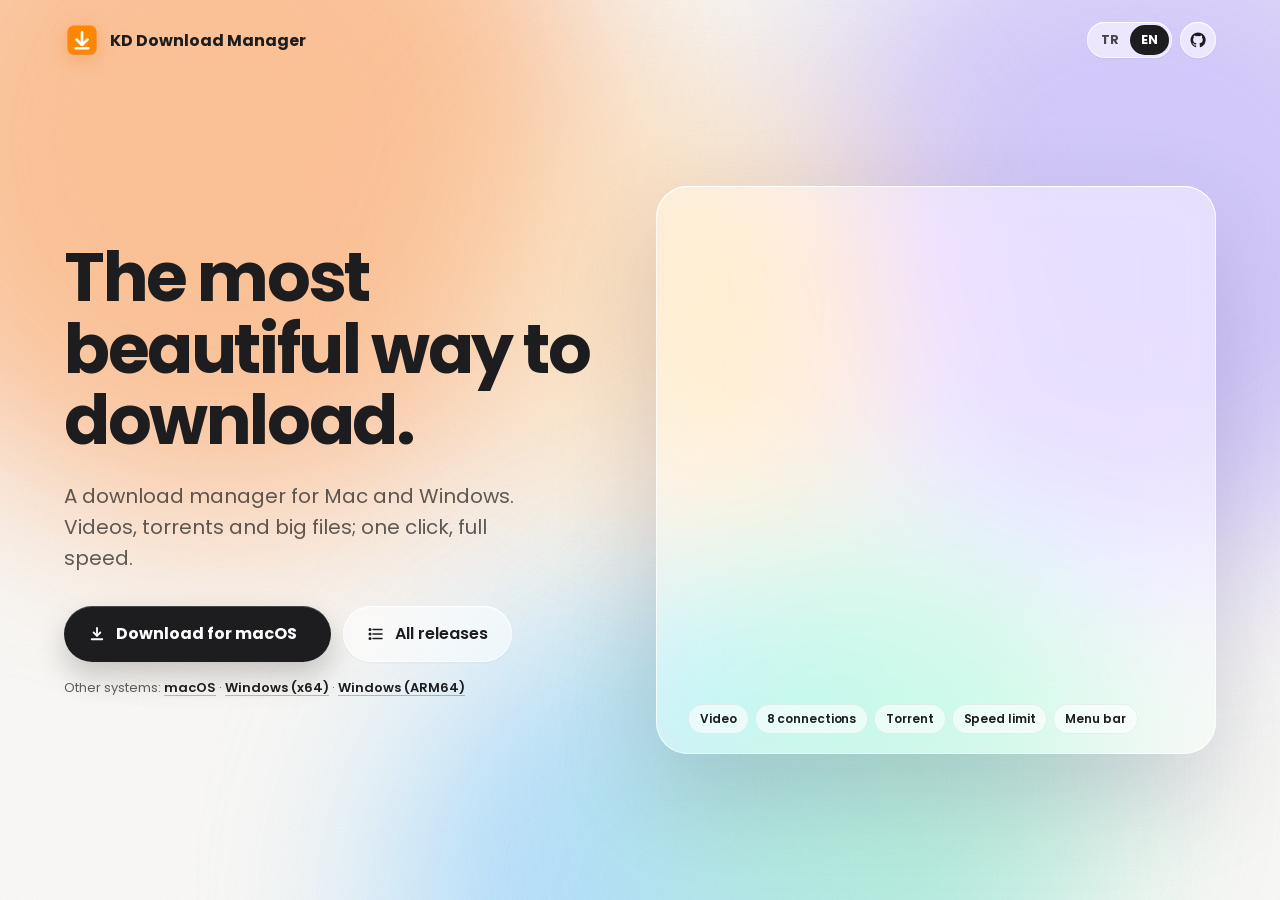
==== commit f660c221: "Site: Poppins, feature chips inside the animation, animation first on phones - Font is Poppins (the " ====
--- a/docs/index.html
+++ b/docs/index.html
@@ -9,7 +9,7 @@
 <link rel="apple-touch-icon" href="app-icon.png">
 <link rel="preconnect" href="https://fonts.googleapis.com">
 <link rel="preconnect" href="https://fonts.gstatic.com" crossorigin>
-<link rel="stylesheet" href="https://fonts.googleapis.com/css2?family=Inter:wght@400;500;600;700;800&display=swap">
+<link rel="stylesheet" href="https://fonts.googleapis.com/css2?family=Poppins:wght@400;500;600;700;800&display=swap">
 <style>
 /* Sayfanın tasarımı "Gradient hero – Açık – 1440" çalışmasından; sağdaki animasyonlar uygulamanın gerçek
    ekranlarından (Swift görünümleri ve tarayıcı eklentisi) birebir çizildi. Renkler, ölçüler ve metinler
@@ -28,7 +28,7 @@
 html{color-scheme:light}
 body{margin:0;background:#fbfaf8}
 a{text-decoration:none;color:inherit}
-.pg{position:relative;min-height:100vh;overflow:hidden;font-family:Inter,-apple-system,'SF Pro Text','Segoe UI',sans-serif;color:var(--ink);background:#fbfaf8;display:flex;flex-direction:column}
+.pg{position:relative;min-height:100vh;overflow:hidden;font-family:Poppins,-apple-system,'SF Pro Text','Segoe UI',sans-serif;color:var(--ink);background:#fbfaf8;display:flex;flex-direction:column}
 .blob{position:absolute;border-radius:50%;filter:blur(90px);opacity:0.75;will-change:transform}
 .b1{width:760px;height:760px;left:-160px;top:-240px;background:#FFB27A;animation:d1 22s ease-in-out infinite alternate}
 .b2{width:680px;height:680px;right:-200px;top:-120px;background:#C9BCFF;animation:d2 26s ease-in-out infinite alternate}
@@ -45,24 +45,26 @@
 .btn{border:0;cursor:pointer;font-family:inherit;color:inherit}
 .glass{background:rgba(255,255,255,0.55);-webkit-backdrop-filter:blur(24px) saturate(180%);backdrop-filter:blur(24px) saturate(180%);box-shadow:0 1px 2px rgba(40,30,80,0.05),inset 0 1px 0 rgba(255,255,255,0.9),inset 0 0 0 1px rgba(255,255,255,0.6)}
 .mut{color:var(--sec)}
-.h1{margin:0;font-size:72px;line-height:1.02;font-weight:800;letter-spacing:-2.6px}
+.h1{margin:0;font-size:68px;line-height:1.05;font-weight:700;letter-spacing:-2.4px}
 .sub{margin:0;font-size:20px;line-height:1.55;max-width:480px}
 .cta{height:56px;padding:0 24px;border-radius:28px;display:inline-flex;align-items:center;justify-content:center;gap:10px;font-size:16px;font-weight:700;transition:transform .2s ease}
 .cta:hover{transform:translateY(-1px)}
 .cta small{font-size:12px;font-weight:600;opacity:0.65}
 .others a{color:var(--ink);font-weight:600;text-decoration:underline;text-underline-offset:3px;text-decoration-color:rgba(0,0,0,0.25)}
-.pill{position:relative;overflow:hidden;height:32px;padding:0 14px;border-radius:16px;display:inline-flex;align-items:center;font-size:13px;font-weight:600;background:rgba(255,255,255,0.6);box-shadow:inset 0 0 0 1px rgba(0,0,0,0.06);animation:pillOn var(--loop) linear infinite}
+/* Sahnenin altında, hangi özelliğin oynadığını gösteren çipler (sahnelerle aynı döngüde). */
+.pills{position:absolute;left:32px;right:32px;bottom:20px;display:flex;flex-wrap:nowrap;gap:6px;z-index:30;font-family:Poppins,var(--sys)}
+.pill{position:relative;overflow:hidden;height:30px;padding:0 12px;border-radius:15px;display:inline-flex;align-items:center;white-space:nowrap;font-size:12px;font-weight:600;background:rgba(255,255,255,0.6);box-shadow:inset 0 0 0 1px rgba(0,0,0,0.06);animation:pillOn var(--loop) linear infinite}
 .pill::after{content:'';position:absolute;left:0;bottom:0;height:2px;width:0;background:rgba(255,255,255,0.7);animation:pillBar var(--loop) linear infinite;animation-delay:inherit}
 @keyframes pillOn{0%,19.6%{background:#1d1d1f;color:#fff;box-shadow:0 6px 16px rgba(0,0,0,0.18)}20%,100%{background:rgba(255,255,255,0.6);color:#1d1d1f;box-shadow:inset 0 0 0 1px rgba(0,0,0,0.06)}}
 @keyframes pillBar{0%{width:0}19.6%{width:100%}20%,100%{width:0}}
 
 /* ---------- sahne ---------- */
 .stagewrap{width:560px;flex:none}
-.stage{position:relative;width:560px;height:520px;border-radius:32px;overflow:hidden;box-shadow:0 40px 100px rgba(60,40,100,0.18),inset 0 1px 0 #fff,inset 0 0 0 1px rgba(255,255,255,0.7);background:rgba(255,255,255,0.45);-webkit-backdrop-filter:blur(30px) saturate(180%);backdrop-filter:blur(30px) saturate(180%)}
+.stage{position:relative;width:560px;height:568px;border-radius:32px;overflow:hidden;box-shadow:0 40px 100px rgba(60,40,100,0.18),inset 0 1px 0 #fff,inset 0 0 0 1px rgba(255,255,255,0.7);background:rgba(255,255,255,0.45);-webkit-backdrop-filter:blur(30px) saturate(180%);backdrop-filter:blur(30px) saturate(180%)}
 .scene{position:absolute;inset:0;opacity:0;animation:scene var(--loop) cubic-bezier(.3,.7,.2,1) infinite}
 @keyframes scene{0%{opacity:0;transform:translateY(14px) scale(0.985);filter:blur(8px)}2.4%,17.6%{opacity:1;transform:none;filter:blur(0)}20%,100%{opacity:0;transform:translateY(-14px) scale(0.985);filter:blur(8px)}}
 .scene *{animation-duration:var(--beat);animation-iteration-count:infinite}
-.cap{position:absolute;left:32px;right:32px;bottom:28px;display:flex;flex-direction:column;gap:4px}
+.cap{position:absolute;left:32px;right:32px;bottom:76px;display:flex;flex-direction:column;gap:4px}
 .cap b{font-size:20px;letter-spacing:-0.3px}
 .cap span{font-size:14px;color:rgba(0,0,0,0.6)}
 .cur{position:absolute;width:20px;height:24px;z-index:20;pointer-events:none;filter:drop-shadow(0 2px 3px rgba(0,0,0,0.3));transform-origin:3px 2px}
@@ -285,7 +287,13 @@
   .ctas{flex-direction:column;width:100%}
   .ctas>a{width:100%}
   /* Sahne telefonda sütun genişliğine sığacak kadar küçülür (oranı aşağıdaki betik hesaplar). */
-  .stagewrap{width:100%;max-width:560px;aspect-ratio:560/520}
+  /* Telefonda önce animasyon, sonra başlık ve indir butonu. Sahne küçültülerek çizildiği için sarmalayıcı
+     yüksekliğini içeriğinden değil orandan alır (min-height:0; yoksa tam boy sahne kadar boşluk kalıyordu). */
+  .stagewrap{width:100%;max-width:560px;aspect-ratio:560/568;min-height:0;order:-1}
+  .brand{font-size:14px !important}
+  /* Sahne telefonda ~0,6 ölçekle çiziliyor; çipler okunabilsin diye içeride daha büyük. */
+  .pills{gap:5px;left:24px;right:24px}
+  .pill{height:40px;padding:0 11px;border-radius:20px;font-size:16px}
   .stage{transform:scale(var(--s,0.6125));transform-origin:top left}
   .b1,.b2,.b3,.b4,.b5{width:420px;height:420px}
 }
@@ -325,7 +333,7 @@
 <header class="wrap" style="height:80px;display:flex;align-items:center;justify-content:space-between">
   <a href="./" style="display:flex;align-items:center;gap:10px">
     <img src="app-icon.png" width="36" height="36" alt="" style="filter:drop-shadow(0 4px 10px var(--accent-glow))">
-    <span style="font-size:16px;font-weight:700">KD Download Manager</span>
+    <span class="brand" style="font-size:16px;font-weight:700;white-space:nowrap">KD Download Manager</span>
   </a>
   <div style="display:flex;align-items:center;gap:8px">
     <div class="glass" role="group" aria-label="Dil / Language" style="display:flex;padding:3px;border-radius:18px">
@@ -347,14 +355,6 @@
     <a class="cta glass" href="https://github.com/kadirgl/KDDownloadManager/releases" style="font-weight:600"><svg width="18" height="18" viewBox="0 0 24 24" fill="none" stroke="currentColor" stroke-width="2" stroke-linecap="round" stroke-linejoin="round" aria-hidden="true"><path d="M8 6h12M8 12h12M8 18h12"/><circle cx="4" cy="6" r="1" fill="currentColor"/><circle cx="4" cy="12" r="1" fill="currentColor"/><circle cx="4" cy="18" r="1" fill="currentColor"/></svg><span data-t="all">Tüm sürümler</span></a>
   </div>
   <p class="mut others" style="margin:-8px 0 0;font-size:13px"><span data-t="others">Diğer sistemler:</span> <a id="dl-mac" href="https://github.com/kadirgl/KDDownloadManager/releases/latest">macOS</a> · <a id="dl-win-x64" href="https://github.com/kadirgl/KDDownloadManager/releases/latest">Windows (x64)</a> · <a id="dl-win-arm64" href="https://github.com/kadirgl/KDDownloadManager/releases/latest">Windows (ARM64)</a></p>
-  <p class="mut" style="margin:0;font-size:13px;line-height:1.7"><span data-t="req1">macOS 14 Sonoma ve üstü · Apple Silicon (M1 ve sonrası)</span><br><span data-t="reqWin">Windows 10 (1809) ve 11 · x64 ve ARM64</span><br><span data-t="req2">Ücretsiz · Apple onaylı · Kendini güncel tutar</span></p>
-  <div style="display:flex;flex-wrap:wrap;gap:8px;margin-top:16px" aria-hidden="true">
-    <span class="pill" style="animation-delay:0s" data-t="p1">Video</span>
-    <span class="pill" style="animation-delay:6s" data-t="p2">8 bağlantı</span>
-    <span class="pill" style="animation-delay:12s" data-t="p3">Torrent</span>
-    <span class="pill" style="animation-delay:18s" data-t="p4">Hız sınırı</span>
-    <span class="pill" style="animation-delay:24s" data-t="p5">Menü çubuğu</span>
-  </div>
 </div>
 
 <!-- SAĞ: uygulamanın gerçek ekranlarıyla animasyon -->
@@ -597,6 +597,14 @@
   </div>
   <div class="cap"><b data-t="c5">Menü çubuğundan takip et</b><span data-t="c5s">Simgedeki halka ilerlemeyi gösterir, bitince haber verir.</span></div>
 </div>
+<!-- Hangi özelliğin oynadığı (sahnelerle aynı 30 sn'lik döngü). -->
+<div class="pills" aria-hidden="true">
+  <span class="pill" style="animation-delay:0s" data-t="p1">Video</span>
+  <span class="pill" style="animation-delay:6s" data-t="p2">8 bağlantı</span>
+  <span class="pill" style="animation-delay:12s" data-t="p3">Torrent</span>
+  <span class="pill" style="animation-delay:18s" data-t="p4">Hız sınırı</span>
+  <span class="pill" style="animation-delay:24s" data-t="p5">Menü çubuğu</span>
+</div>
 
 </div>
 </div>
@@ -611,9 +619,6 @@
     h1: 'İndirmenin en şık yolu.',
     sub: 'Mac ve Windows için indirme yöneticisi. Video, torrent ve büyük dosyalar; tek tıkla, tam hızda.',
     dl: 'macOS için indir', dlWin: 'Windows için indir', all: 'Tüm sürümler', others: 'Diğer sistemler:',
-    req1: 'macOS 14 Sonoma ve üstü · Apple Silicon (M1 ve sonrası)',
-    req2: 'Ücretsiz · Mac sürümü Apple onaylı · Kendini güncel tutar',
-    reqWin: 'Windows 10 (1809) ve 11 · x64 ve ARM64',
     p1: 'Video', p2: '8 bağlantı', p3: 'Torrent', p4: 'Hız sınırı', p5: 'Menü çubuğu',
     stageAlt: 'Özellikleri sırayla gösteren animasyon: video indirme, 8 bağlantı, torrent, hız sınırı, menü çubuğu',
     vTitle: 'Konferans 2026 – Açılış konuşması', vFile: 'Konferans_2026_1080p.mp4',
@@ -636,9 +641,6 @@
     h1: 'The most beautiful way to download.',
     sub: 'A download manager for Mac and Windows. Videos, torrents and big files; one click, full speed.',
     dl: 'Download for macOS', dlWin: 'Download for Windows', all: 'All releases', others: 'Other systems:',
-    req1: 'macOS 14 Sonoma or later · Apple Silicon (M1 or later)',
-    req2: 'Free · Mac version notarized by Apple · Keeps itself up to date',
-    reqWin: 'Windows 10 (1809) and 11 · x64 and ARM64',
     p1: 'Video', p2: '8 connections', p3: 'Torrent', p4: 'Speed limit', p5: 'Menu bar',
     stageAlt: 'Animation showing the features in turn: video download, 8 connections, torrent, speed limit, menu bar',
     vTitle: 'Conference 2026 – Opening keynote', vFile: 'Conference_2026_1080p.mp4',
@@ -699,28 +701,40 @@
 fitStage();
 
 // Butonlar son sürümün paketlerine gitsin; GitHub'a ulaşılamazsa sürümler sayfasında kalırlar.
-// Paketler: KDDownloadManager-X.Y.Z.zip (macOS), KDDownloadManager-Windows-<x64|arm64>-X.Y.Z.zip.
+// Paketler: macOS'ta kurulum diski KDDownloadManager-X.Y.Z.dmg (1.9.5 ve öncesinde yalnızca zip); Windows'ta kurulum KDDownloadManager-Windows-<x64|arm64>-X.Y.Z-Setup.exe,
+// kurulumu olmayan (1.9.3 ve öncesi) sürümlerde KDDownloadManager-Windows-<x64|arm64>-X.Y.Z.zip.
 const architecture = onWindows && navigator.userAgentData?.getHighEntropyValues
   ? navigator.userAgentData.getHighEntropyValues(['architecture']).then((v) => { if (v.architecture === 'arm') windowsArch = 'arm64'; }).catch(() => {})
   : Promise.resolve();
+// Son sürümler sırayla taranır: her paket, onu içeren en yeni sürümden alınır. Bir sürüm yalnızca macOS için
+// çıktıysa (ya da yalnızca Windows için) öteki sistemin butonu bir önceki sürümün paketine gider.
+const findAsset = (releases, patterns) => {
+  for (const release of releases) {
+    for (const pattern of patterns) {
+      const found = release.assets?.find((a) => pattern.test(a.name));
+      if (found) return { url: found.browser_download_url, tag: release.tag_name };
+    }
+  }
+  return null;
+};
 Promise.all([
-  fetch('https://api.github.com/repos/kadirgl/KDDownloadManager/releases/latest').then((r) => (r.ok ? r.json() : null)),
+  fetch('https://api.github.com/repos/kadirgl/KDDownloadManager/releases?per_page=10').then((r) => (r.ok ? r.json() : [])),
   architecture,
 ])
-  .then(([release]) => {
-    const asset = (pattern) => release?.assets?.find((a) => pattern.test(a.name))?.browser_download_url;
-    const urls = {
-      mac: asset(/^KDDownloadManager-\d[\d.]*\.zip$/),
-      x64: asset(/^KDDownloadManager-Windows-x64-[\d.]+\.zip$/),
-      arm64: asset(/^KDDownloadManager-Windows-arm64-[\d.]+\.zip$/),
+  .then(([list]) => {
+    const releases = (Array.isArray(list) ? list : []).filter((r) => !r.draft && !r.prerelease);
+    const found = {
+      mac: findAsset(releases, [/^KDDownloadManager-\d[\d.]*\.dmg$/, /^KDDownloadManager-\d[\d.]*\.zip$/]),
+      x64: findAsset(releases, [/^KDDownloadManager-Windows-x64-[\d.]+-Setup\.exe$/, /^KDDownloadManager-Windows-x64-[\d.]+\.zip$/]),
+      arm64: findAsset(releases, [/^KDDownloadManager-Windows-arm64-[\d.]+-Setup\.exe$/, /^KDDownloadManager-Windows-arm64-[\d.]+\.zip$/]),
     };
-    if (urls.mac) document.getElementById('dl-mac').href = urls.mac;
-    if (urls.x64) document.getElementById('dl-win-x64').href = urls.x64;
-    if (urls.arm64) document.getElementById('dl-win-arm64').href = urls.arm64;
-    const main = onWindows ? urls[windowsArch] : urls.mac;
+    if (found.mac) document.getElementById('dl-mac').href = found.mac.url;
+    if (found.x64) document.getElementById('dl-win-x64').href = found.x64.url;
+    if (found.arm64) document.getElementById('dl-win-arm64').href = found.arm64.url;
+    const main = onWindows ? found[windowsArch] : found.mac;
     if (!main) return;
-    document.getElementById('download').href = main;
-    document.getElementById('version').textContent = release.tag_name;
+    document.getElementById('download').href = main.url;
+    document.getElementById('version').textContent = main.tag;
   })
   .catch(() => {});
 </script>
